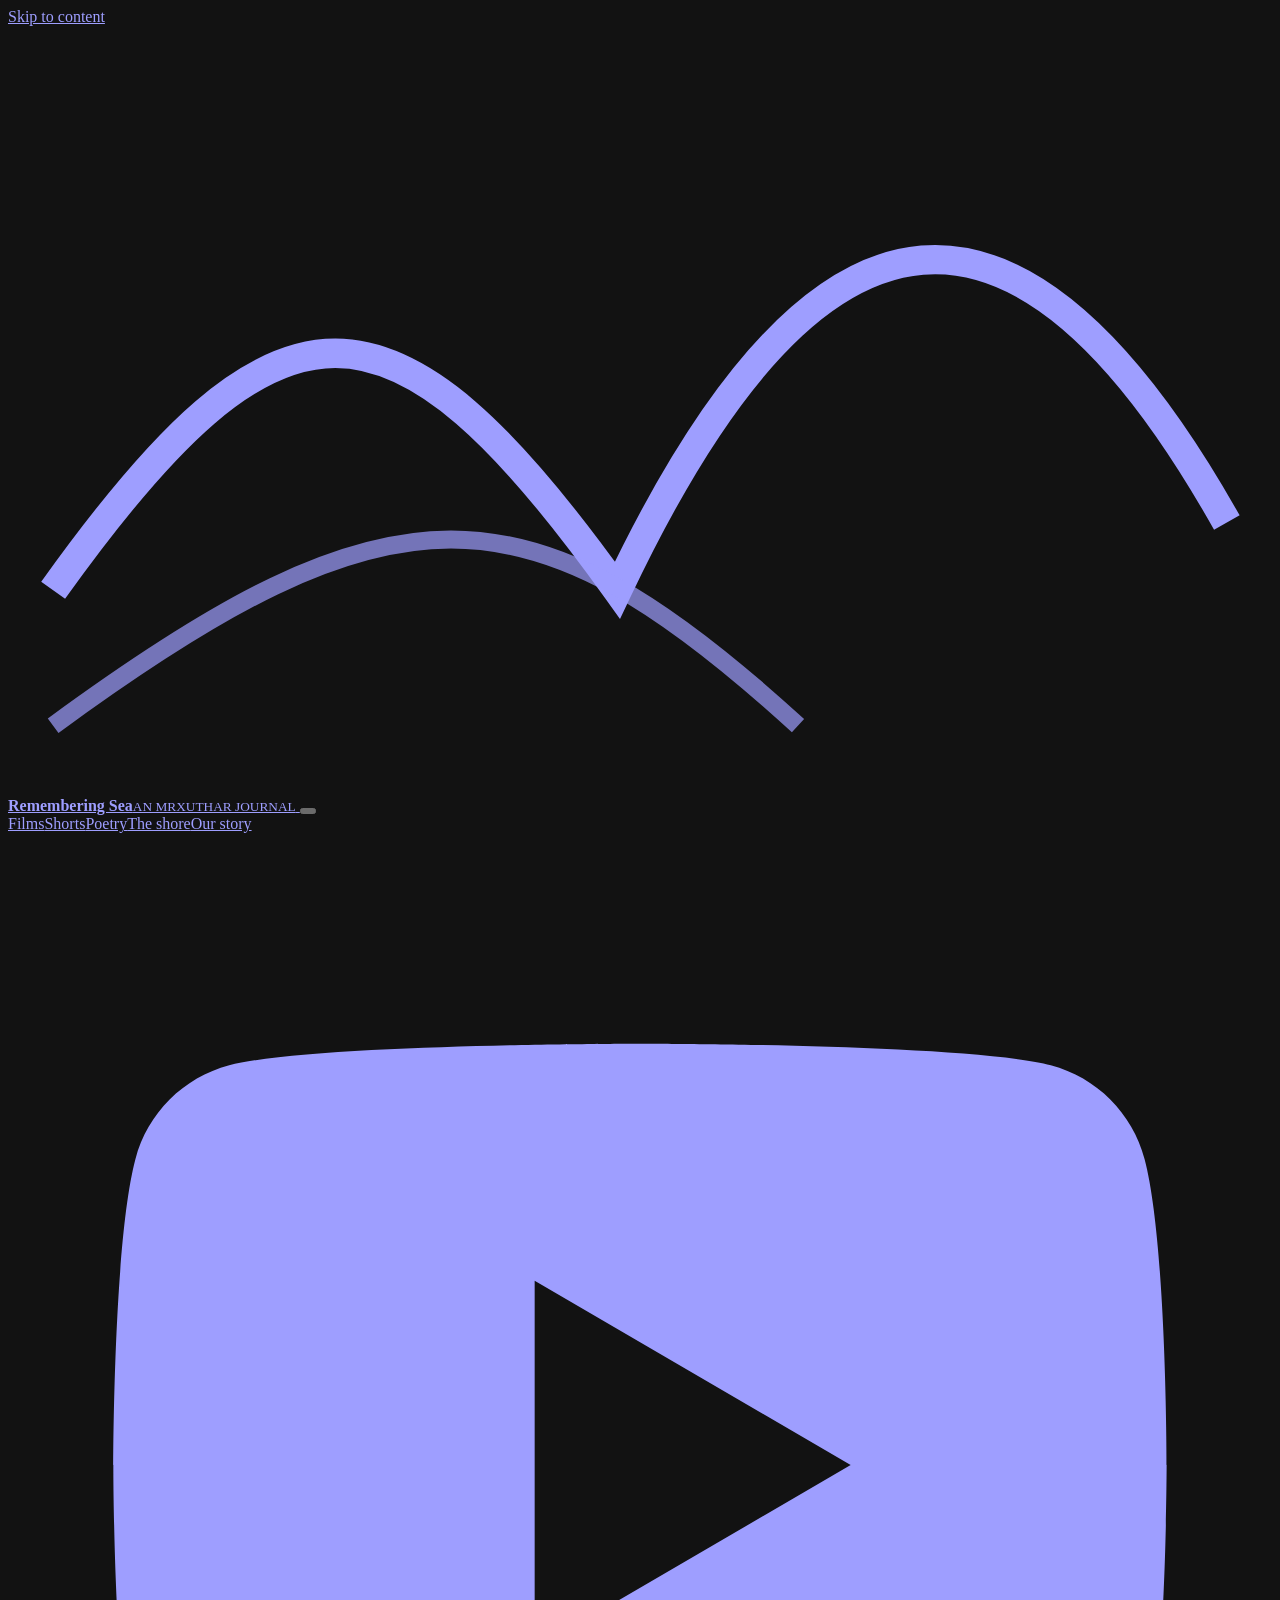
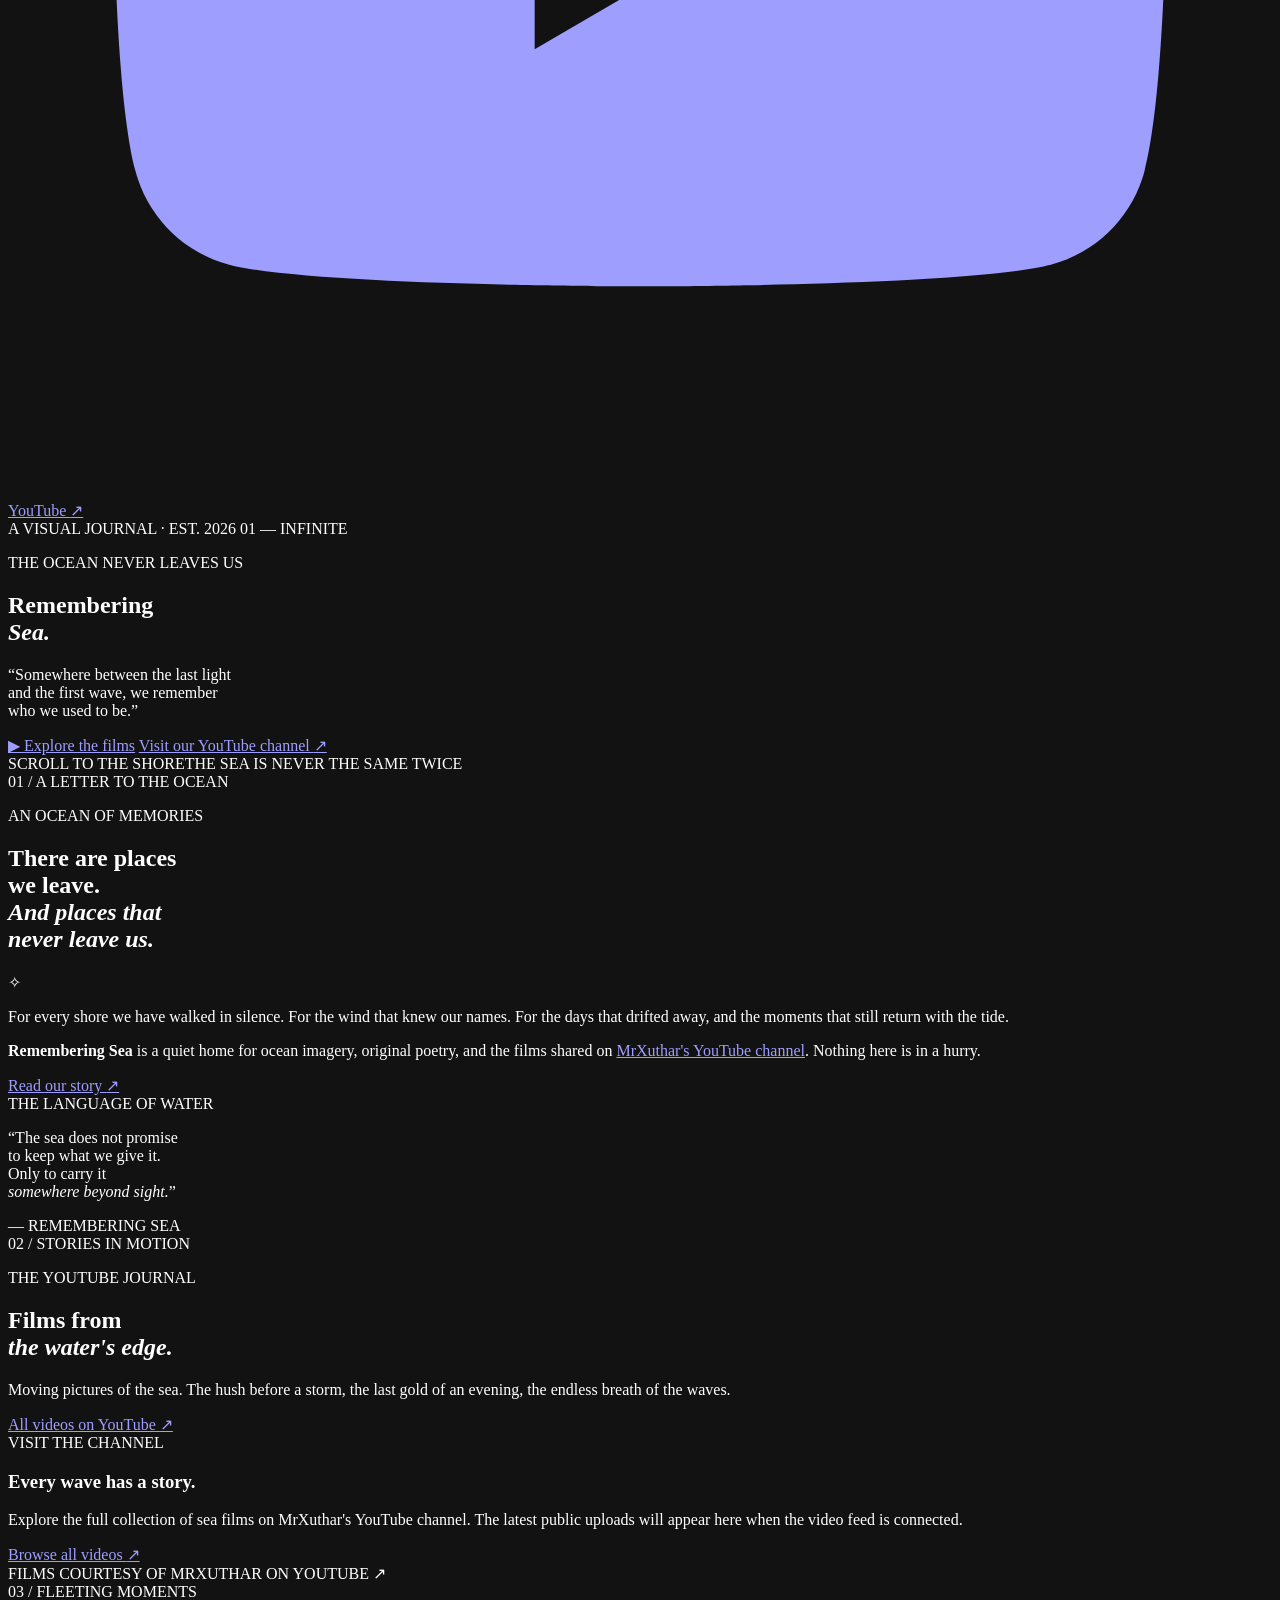
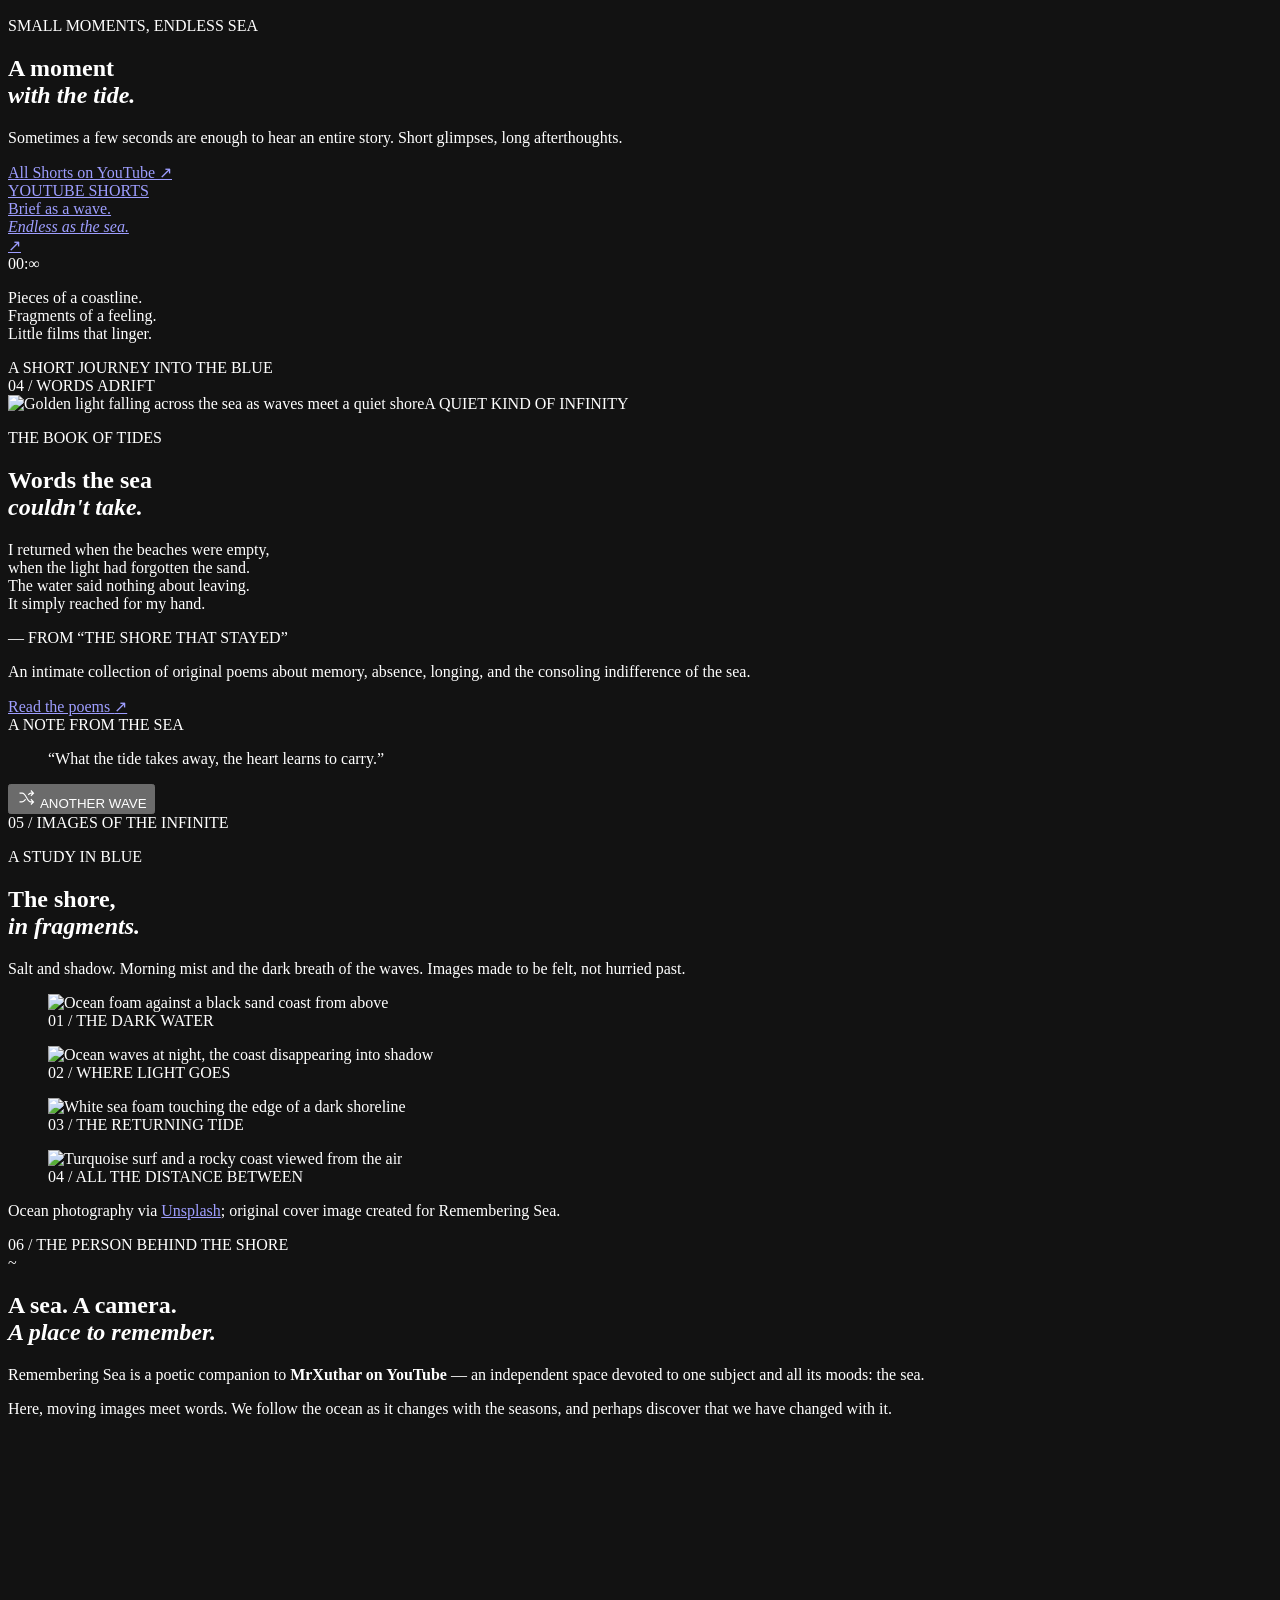
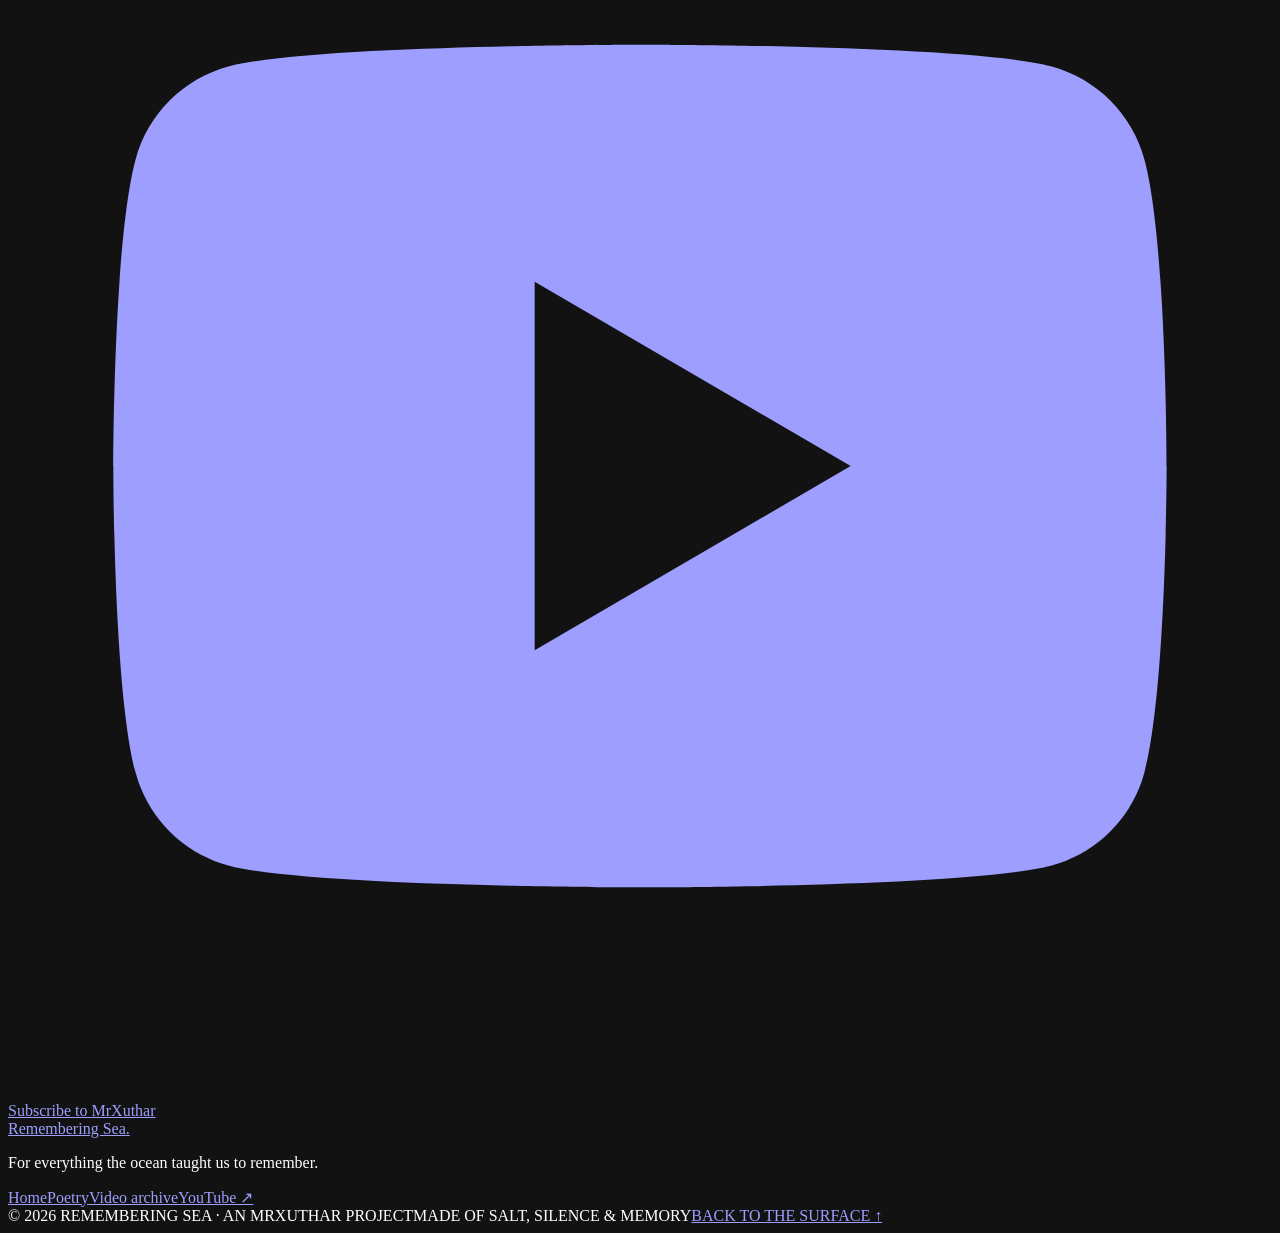
==== index.html @ 4efccc61 "Add Remembering Sea index.html" ====
<!DOCTYPE html>
<html lang="en">
<head>
  <meta charset="utf-8">
  <meta name="viewport" content="width=device-width, initial-scale=1">
  <meta name="theme-color" content="#091a24">
  <meta name="description" content="Remembering Sea is a visual journal of ocean films, quiet moments, and original poetry — a companion to MrXuthar on YouTube.">
  <meta property="og:title" content="Remembering Sea — A place for what the tide leaves behind">
  <meta property="og:description" content="Ocean films, passing tides and poetry for the things we cannot say aloud. An independent companion to MrXuthar on YouTube.">
  <meta property="og:type" content="website">
  <meta property="og:image" content="assets/sea-at-dusk.webp">
  <meta name="color-scheme" content="dark">
  <title>Remembering Sea · An ocean of memories</title>
  <link rel="icon" href="assets/favicon.svg" type="image/svg+xml">
  <link rel="preconnect" href="https://fonts.googleapis.com">
  <link rel="preconnect" href="https://fonts.gstatic.com" crossorigin>
  <link href="https://fonts.googleapis.com/css2?family=Cormorant+Garamond:ital,wght@0,400;0,500;0,600;1,400;1,500;1,600&family=DM+Sans:wght@400;500;600;700&display=swap" rel="stylesheet">
  <link rel="stylesheet" href="assets/style.css">
  <script src="assets/app.js" defer></script>
</head>
<body data-page="home">
  <a class="skip-link" href="#main">Skip to content</a>
  <div class="grain" aria-hidden="true"></div>
  <header class="site-header" id="top">
    <a class="wordmark" href="index.html" aria-label="Remembering Sea — home">
      <svg class="mark" viewBox="0 0 56 34" fill="none" aria-hidden="true"><path d="M2 25C12 11 17 11 27 25C36 6 45 6 54 22" stroke="currentColor" stroke-width="1.3"/><path d="M2 31C17 20 23 20 35 31" stroke="currentColor" stroke-width=".8" opacity=".7"/></svg>
      <span><strong>Remembering Sea</strong><small>AN MRXUTHAR JOURNAL</small></span>
    </a>
    <button class="menu-toggle" aria-controls="main-nav" aria-expanded="false" aria-label="Open navigation"><span></span><span></span></button>
    <nav class="main-nav" id="main-nav" aria-label="Primary navigation">
      <a href="#films">Films</a><a href="#shorts">Shorts</a><a href="poetry.html">Poetry</a><a href="#gallery">The shore</a><a href="#about">Our story</a>
      <a class="nav-youtube" href="https://www.youtube.com/@MrXuthar" target="_blank" rel="noopener noreferrer"><svg class="yt-icon" viewBox="0 0 24 24" aria-hidden="true"><path fill="currentColor" d="M21.58 6.19c-.23-.87-.91-1.55-1.78-1.78C18.23 4 12 4 12 4s-6.23 0-7.8.41c-.87.23-1.55.91-1.78 1.78C2 7.77 2 12 2 12s0 4.23.42 5.81c.23.87.91 1.55 1.78 1.78C5.77 20 12 20 12 20s6.23 0 7.8-.41c.87-.23 1.55-.91 1.78-1.78C22 16.23 22 12 22 12s0-4.23-.42-5.81ZM10 15.5v-7l6 3.5-6 3.5Z"/></svg> YouTube <span aria-hidden="true">↗</span></a>
    </nav>
  </header>
  <main id="main">
    <section class="hero" aria-labelledby="hero-title">
      <div class="hero-image" role="img" aria-label="Waves break on a dim shoreline beneath a cloud-filled sunset sky"></div>
      <div class="hero-overlay"></div>
      <div class="hero-left-rail" aria-hidden="true">A VISUAL JOURNAL · EST. 2026 <span>01 — INFINITE</span></div>
      <div class="hero-content page-shell">
        <p class="eyebrow animate-in">THE OCEAN NEVER LEAVES US</p>
        <h1 id="hero-title" class="animate-in">Remembering<br><em>Sea.</em></h1>
        <div class="hero-rule animate-in"></div>
        <p class="hero-verse animate-in">“Somewhere between the last light<br>and the first wave, we remember<br>who we used to be.”</p>
        <div class="hero-actions animate-in">
          <a class="btn btn-sand" href="#films"><span class="play-triangle" aria-hidden="true">▶</span> Explore the films</a>
          <a class="text-link hero-link" href="https://www.youtube.com/@MrXuthar" target="_blank" rel="noopener noreferrer">Visit our YouTube channel <span aria-hidden="true">↗</span></a>
        </div>
      </div>
      <div class="hero-bottom page-shell"><span>SCROLL TO THE SHORE</span><span class="scroll-indicator" aria-hidden="true"></span><span>THE SEA IS NEVER THE SAME TWICE</span></div>
    </section>

    <section class="intro section-space page-shell reveal" aria-labelledby="intro-title">
      <div class="section-index"><span>01 / A LETTER TO THE OCEAN</span><span class="fine-line"></span></div>
      <div class="intro-grid"><div class="intro-heading"><p class="eyebrow">AN OCEAN OF MEMORIES</p><h2 id="intro-title" class="display-title">There are places<br>we leave.<br><em>And places that<br>never leave us.</em></h2></div>
        <div class="intro-copy"><span class="star-glyph" aria-hidden="true">✧</span><p>For every shore we have walked in silence. For the wind that knew our names. For the days that drifted away, and the moments that still return with the tide.</p><p><strong>Remembering Sea</strong> is a quiet home for ocean imagery, original poetry, and the films shared on <a href="https://www.youtube.com/@MrXuthar" target="_blank" rel="noopener noreferrer">MrXuthar's YouTube channel</a>. Nothing here is in a hurry.</p><a class="underlined-link" href="#about">Read our story <span aria-hidden="true">↗</span></a></div></div>
    </section>

    <section class="interlude" aria-label="Ocean reflection"><div class="interlude-photo"></div><div class="interlude-content"><span class="eyebrow">THE LANGUAGE OF WATER</span><p>“The sea does not promise<br>to keep what we give it.<br>Only to carry it<br><em>somewhere beyond sight.</em>”</p><span class="interlude-credit">— REMEMBERING SEA</span></div></section>

    <section class="films-section section-space page-shell" id="films" aria-labelledby="films-title">
      <div class="section-index reveal"><span>02 / STORIES IN MOTION</span><span class="fine-line"></span></div>
      <div class="section-top reveal"><div><p class="eyebrow">THE YOUTUBE JOURNAL</p><h2 id="films-title" class="display-title">Films from<br><em>the water's edge.</em></h2></div><div class="section-aside"><p>Moving pictures of the sea. The hush before a storm, the last gold of an evening, the endless breath of the waves.</p><a class="underlined-link" href="https://www.youtube.com/@MrXuthar/videos" target="_blank" rel="noopener noreferrer">All videos on YouTube <span aria-hidden="true">↗</span></a></div></div>
      <div class="video-grid" id="video-grid" aria-live="polite"><div class="channel-empty"><div class="channel-empty-picture"></div><div class="channel-empty-content"><span class="eyebrow">VISIT THE CHANNEL</span><h3>Every wave has a story.</h3><p>Explore the full collection of sea films on MrXuthar's YouTube channel. The latest public uploads will appear here when the video feed is connected.</p><a class="btn btn-outline" href="https://www.youtube.com/@MrXuthar/videos" target="_blank" rel="noopener noreferrer">Browse all videos <span aria-hidden="true">↗</span></a></div></div></div>
      <div class="section-footnote" id="film-status">FILMS COURTESY OF MRXUTHAR ON YOUTUBE <span>↗</span></div>
    </section>

    <section class="shorts-section section-space" id="shorts" aria-labelledby="shorts-title"><div class="page-shell"><div class="section-index reveal"><span>03 / FLEETING MOMENTS</span><span class="fine-line"></span></div><div class="section-top reveal"><div><p class="eyebrow">SMALL MOMENTS, ENDLESS SEA</p><h2 id="shorts-title" class="display-title">A moment<br><em>with the tide.</em></h2></div><div class="section-aside"><p>Sometimes a few seconds are enough to hear an entire story. Short glimpses, long afterthoughts.</p><a class="underlined-link" href="https://www.youtube.com/@MrXuthar/shorts" target="_blank" rel="noopener noreferrer">All Shorts on YouTube <span aria-hidden="true">↗</span></a></div></div>
      <div class="shorts-grid" id="shorts-grid" aria-live="polite"><a class="shorts-placeholder" href="https://www.youtube.com/@MrXuthar/shorts" target="_blank" rel="noopener noreferrer"><span class="shorts-pill">YOUTUBE SHORTS</span><div class="shorts-placeholder-text">Brief as a wave.<br><em>Endless as the sea.</em></div><span class="circle-arrow" aria-label="Browse YouTube Shorts">↗</span></a><div class="shorts-note"><span class="shorts-number">00:∞</span><p>Pieces of a coastline.<br>Fragments of a feeling.<br>Little films that linger.</p><span class="small-label">A SHORT JOURNEY INTO THE BLUE</span></div></div>
    </div></section>

    <section class="poetry-teaser section-space page-shell" id="poetry" aria-labelledby="poetry-title"><div class="section-index reveal"><span>04 / WORDS ADRIFT</span><span class="fine-line"></span></div><div class="poetry-layout"><div class="poetry-image reveal"><img src="assets/shoreline.webp" alt="Golden light falling across the sea as waves meet a quiet shore" loading="lazy"><span class="image-caption">A QUIET KIND OF INFINITY</span></div><div class="poetry-content reveal"><p class="eyebrow">THE BOOK OF TIDES</p><h2 id="poetry-title" class="display-title">Words the sea<br><em>couldn't take.</em></h2><p class="poetry-fragment">I returned when the beaches were empty,<br>when the light had forgotten the sand.<br>The water said nothing about leaving.<br>It simply reached for my hand.</p><span class="poem-byline">— FROM “THE SHORE THAT STAYED”</span><p class="poetry-subtext">An intimate collection of original poems about memory, absence, longing, and the consoling indifference of the sea.</p><a class="btn btn-sand" href="poetry.html">Read the poems <span aria-hidden="true">↗</span></a></div></div></section>

    <section class="quote-band" aria-label="A changing note from the sea"><div class="page-shell quote-band-inner"><span class="eyebrow">A NOTE FROM THE SEA</span><blockquote id="tide-quote">“What the tide takes away, the heart learns to carry.”</blockquote><button class="shuffle-button" type="button" id="another-tide"><svg viewBox="0 0 24 24" fill="none" stroke="currentColor" stroke-width="1.3" width="21" height="21" aria-hidden="true"><path d="M4 7h3c5 0 5 10 10 10h3M17 14l3 3-3 3M4 17h3c2 0 3-1.7 4-3M14 9c1-1.3 2-2 3-2h3M17 4l3 3-3 3"/></svg> ANOTHER WAVE</button></div></section>

    <section class="gallery-section section-space page-shell" id="gallery" aria-labelledby="gallery-title"><div class="section-index reveal"><span>05 / IMAGES OF THE INFINITE</span><span class="fine-line"></span></div><div class="section-top reveal"><div><p class="eyebrow">A STUDY IN BLUE</p><h2 id="gallery-title" class="display-title">The shore,<br><em>in fragments.</em></h2></div><div class="section-aside"><p>Salt and shadow. Morning mist and the dark breath of the waves. Images made to be felt, not hurried past.</p></div></div>
      <div class="gallery-grid reveal"><figure class="gallery-image g-one"><img src="https://images.unsplash.com/photo-1638158466319-198a5db80d71?auto=format&fit=crop&w=1100&q=80" data-fallback="assets/the-deep.webp" alt="Ocean foam against a black sand coast from above" loading="lazy"><figcaption>01 / THE DARK WATER</figcaption></figure><figure class="gallery-image g-two"><img src="https://images.unsplash.com/photo-1556187502-1fd61ecfef3d?auto=format&fit=crop&w=760&q=80" data-fallback="assets/afterglow.webp" alt="Ocean waves at night, the coast disappearing into shadow" loading="lazy"><figcaption>02 / WHERE LIGHT GOES</figcaption></figure><figure class="gallery-image g-three"><img src="https://images.unsplash.com/photo-1615390265246-72d3198a48b7?auto=format&fit=crop&w=1000&q=80" data-fallback="assets/shoreline.webp" alt="White sea foam touching the edge of a dark shoreline" loading="lazy"><figcaption>03 / THE RETURNING TIDE</figcaption></figure><figure class="gallery-image g-four"><img src="https://images.unsplash.com/photo-1689587173959-c7ca265f4c2f?auto=format&fit=crop&w=1000&q=80" data-fallback="assets/the-deep.webp" alt="Turquoise surf and a rocky coast viewed from the air" loading="lazy"><figcaption>04 / ALL THE DISTANCE BETWEEN</figcaption></figure></div>
      <p class="photo-credit">Ocean photography via <a href="https://unsplash.com" target="_blank" rel="noopener noreferrer">Unsplash</a>; original cover image created for Remembering Sea.</p>
    </section>

    <section class="about-section" id="about" aria-labelledby="about-title"><div class="about-backdrop"></div><div class="page-shell about-layout"><div class="about-label reveal"><span class="eyebrow">06 / THE PERSON BEHIND THE SHORE</span><div class="about-emblem" aria-hidden="true">~</div></div><div class="about-copy reveal"><h2 id="about-title" class="display-title">A sea. A camera.<br><em>A place to remember.</em></h2><p>Remembering Sea is a poetic companion to <strong>MrXuthar on YouTube</strong> — an independent space devoted to one subject and all its moods: the sea.</p><p>Here, moving images meet words. We follow the ocean as it changes with the seasons, and perhaps discover that we have changed with it.</p><a class="btn btn-sand" href="https://www.youtube.com/@MrXuthar?sub_confirmation=1" target="_blank" rel="noopener noreferrer"><svg class="yt-icon" viewBox="0 0 24 24" aria-hidden="true"><path fill="currentColor" d="M21.58 6.19c-.23-.87-.91-1.55-1.78-1.78C18.23 4 12 4 12 4s-6.23 0-7.8.41c-.87.23-1.55.91-1.78 1.78C2 7.77 2 12 2 12s0 4.23.42 5.81c.23.87.91 1.55 1.78 1.78C5.77 20 12 20 12 20s6.23 0 7.8-.41c.87-.23 1.55-.91 1.78-1.78C22 16.23 22 12 22 12s0-4.23-.42-5.81ZM10 15.5v-7l6 3.5-6 3.5Z"/></svg> Subscribe to MrXuthar</a></div></div></section>
  </main>
  <footer class="site-footer"><div class="page-shell footer-top"><div><a class="footer-brand" href="#top">Remembering Sea<span>.</span></a><p>For everything the ocean taught us to remember.</p></div><div class="footer-links"><a href="index.html">Home</a><a href="poetry.html">Poetry</a><a href="archive.html">Video archive</a><a href="https://www.youtube.com/@MrXuthar" target="_blank" rel="noopener noreferrer">YouTube ↗</a></div></div><div class="page-shell footer-bottom"><span>© <span id="year">2026</span> REMEMBERING SEA · AN MRXUTHAR PROJECT</span><span>MADE OF SALT, SILENCE & MEMORY</span><a href="#top">BACK TO THE SURFACE ↑</a></div></footer>
  <dialog class="video-dialog" id="video-dialog" aria-label="Play YouTube video"><button type="button" class="dialog-close" aria-label="Close video">×</button><div class="video-dialog-frame" id="video-dialog-frame"></div><a id="video-dialog-link" href="https://www.youtube.com/@MrXuthar" target="_blank" rel="noopener noreferrer">Watch on YouTube ↗</a></dialog>
</body>
</html>
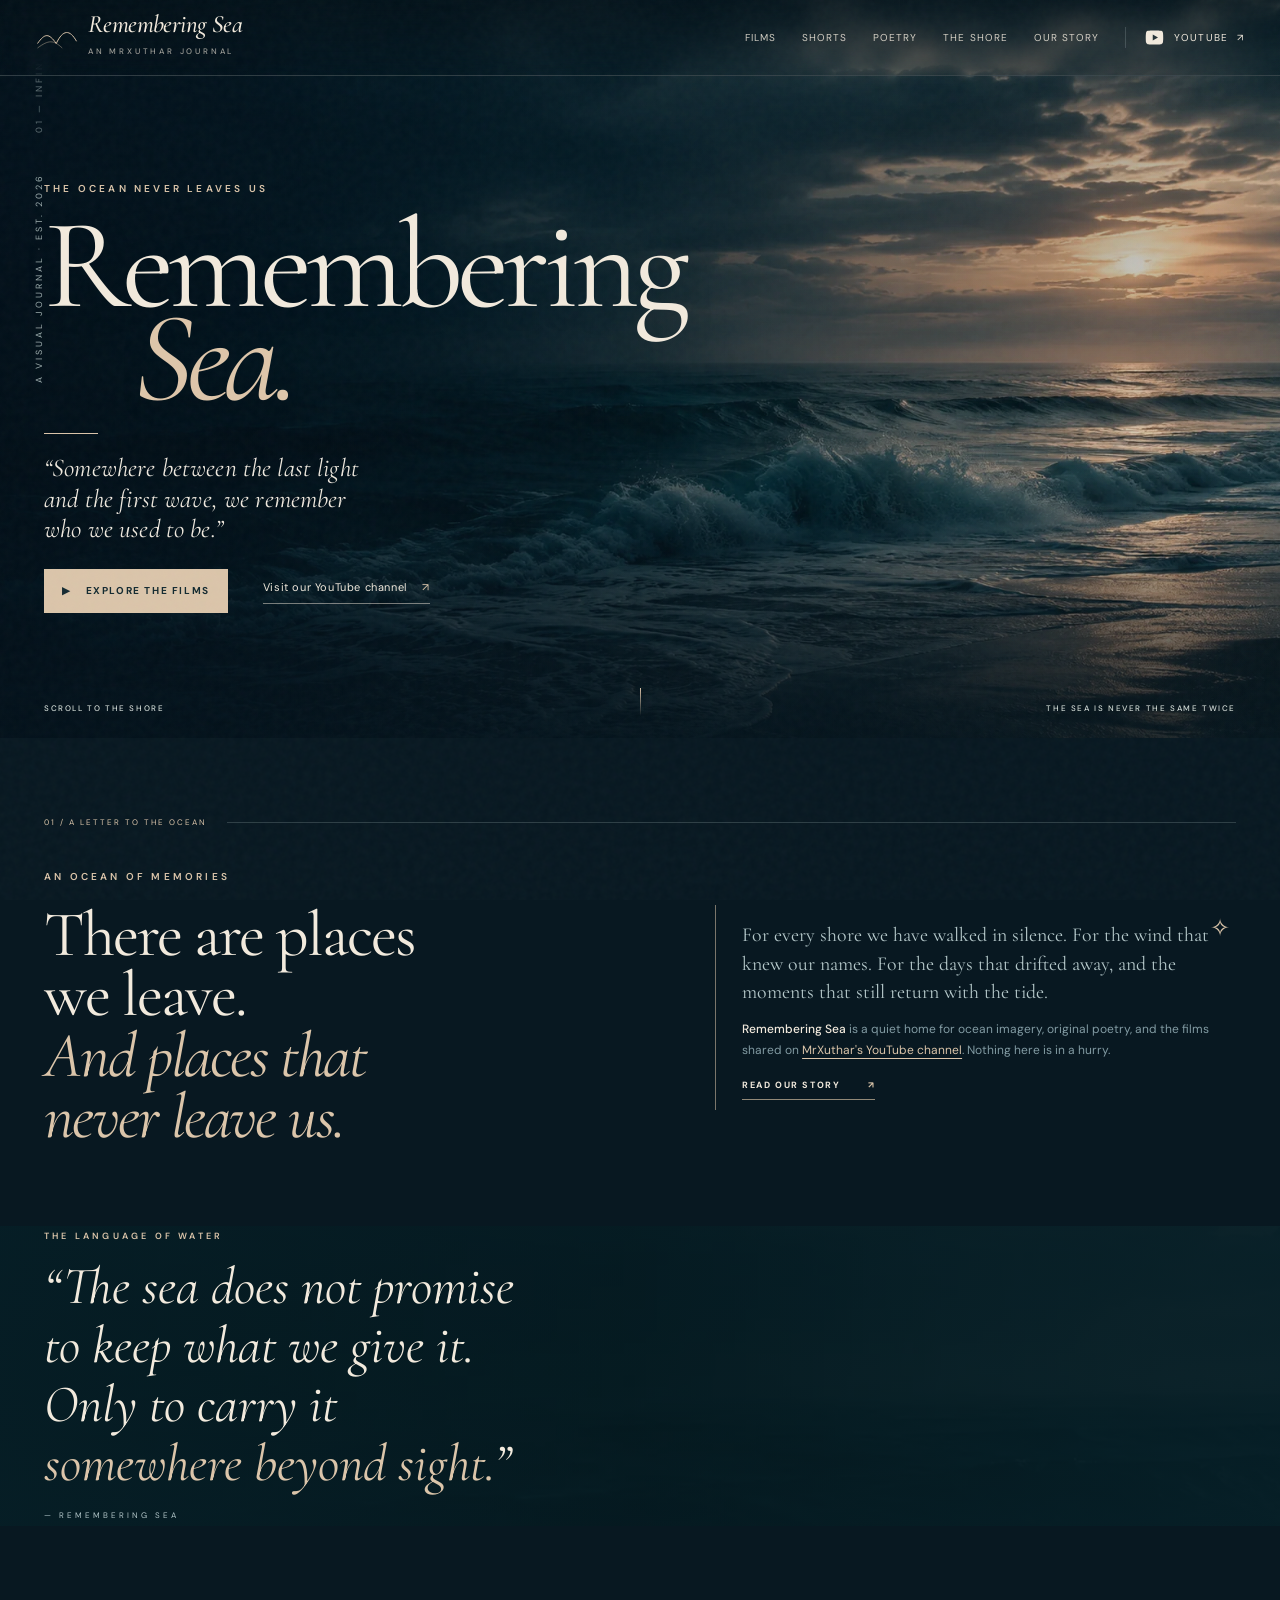
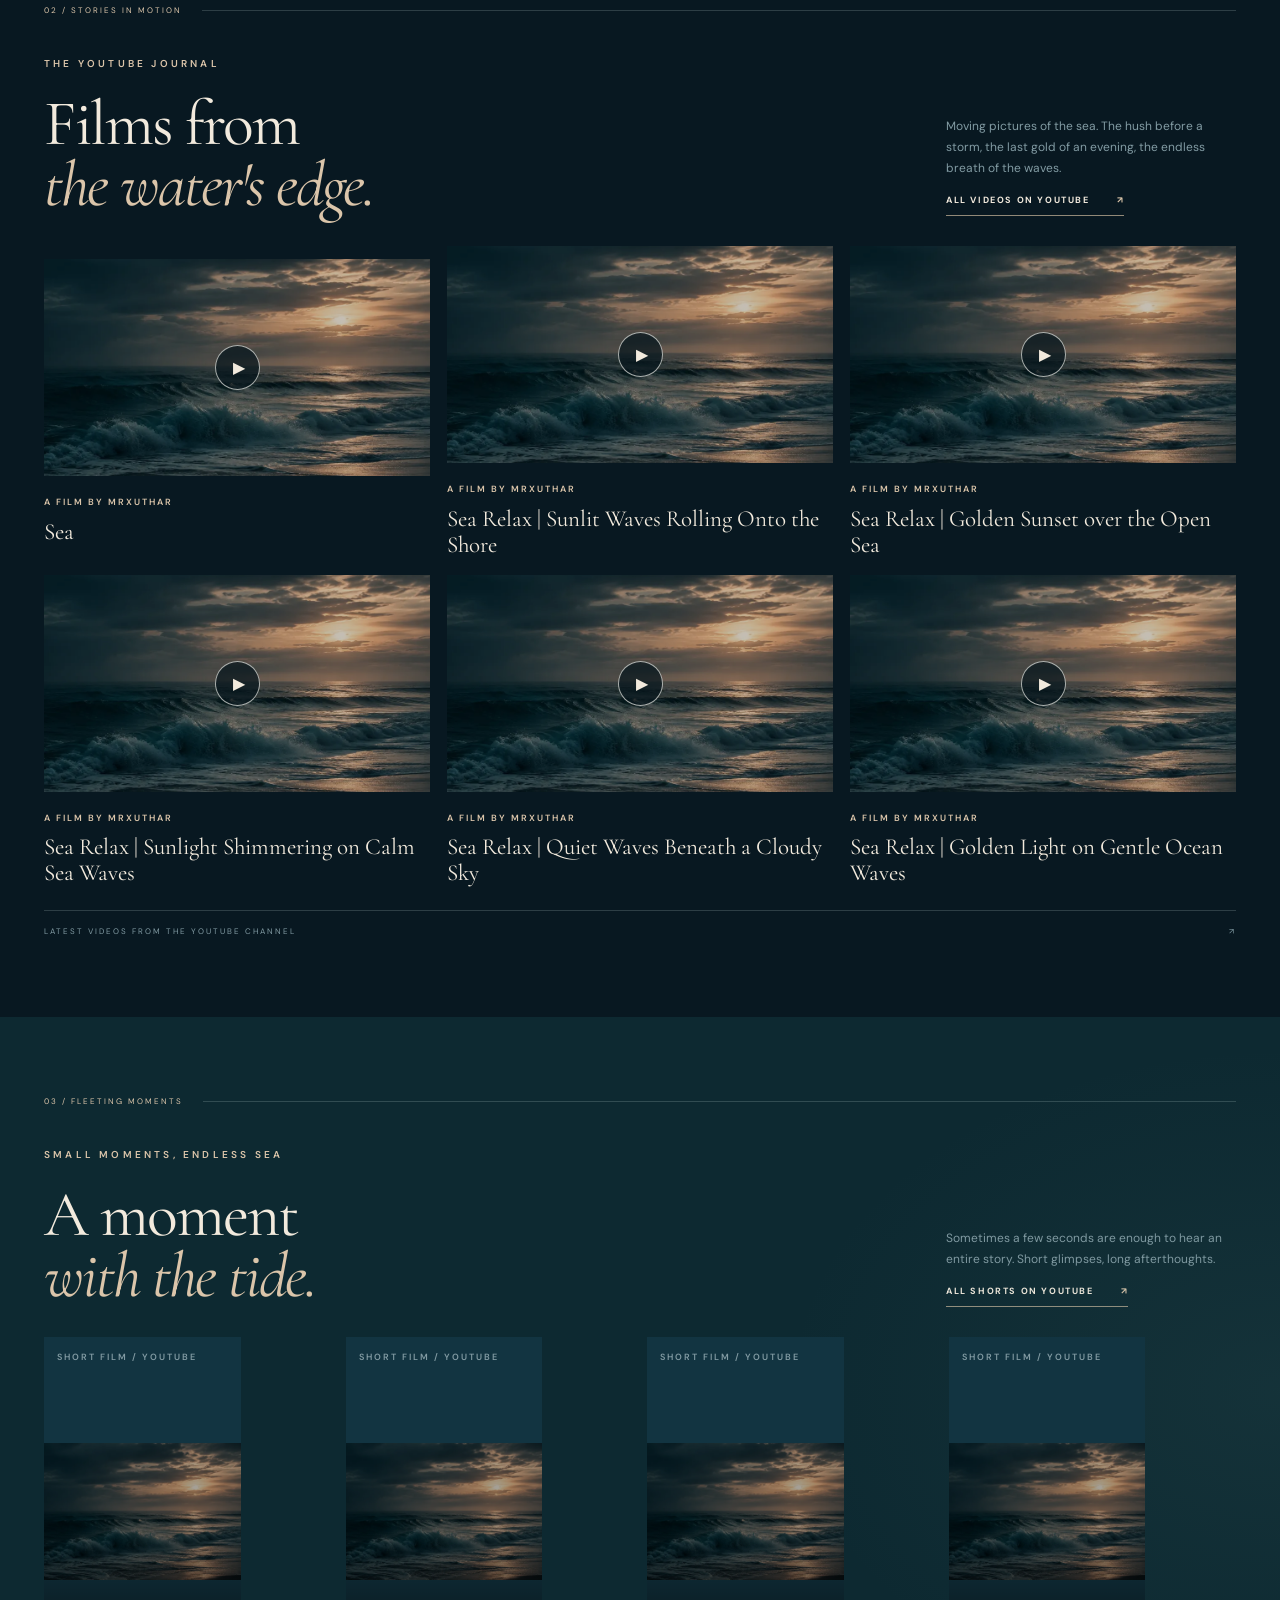
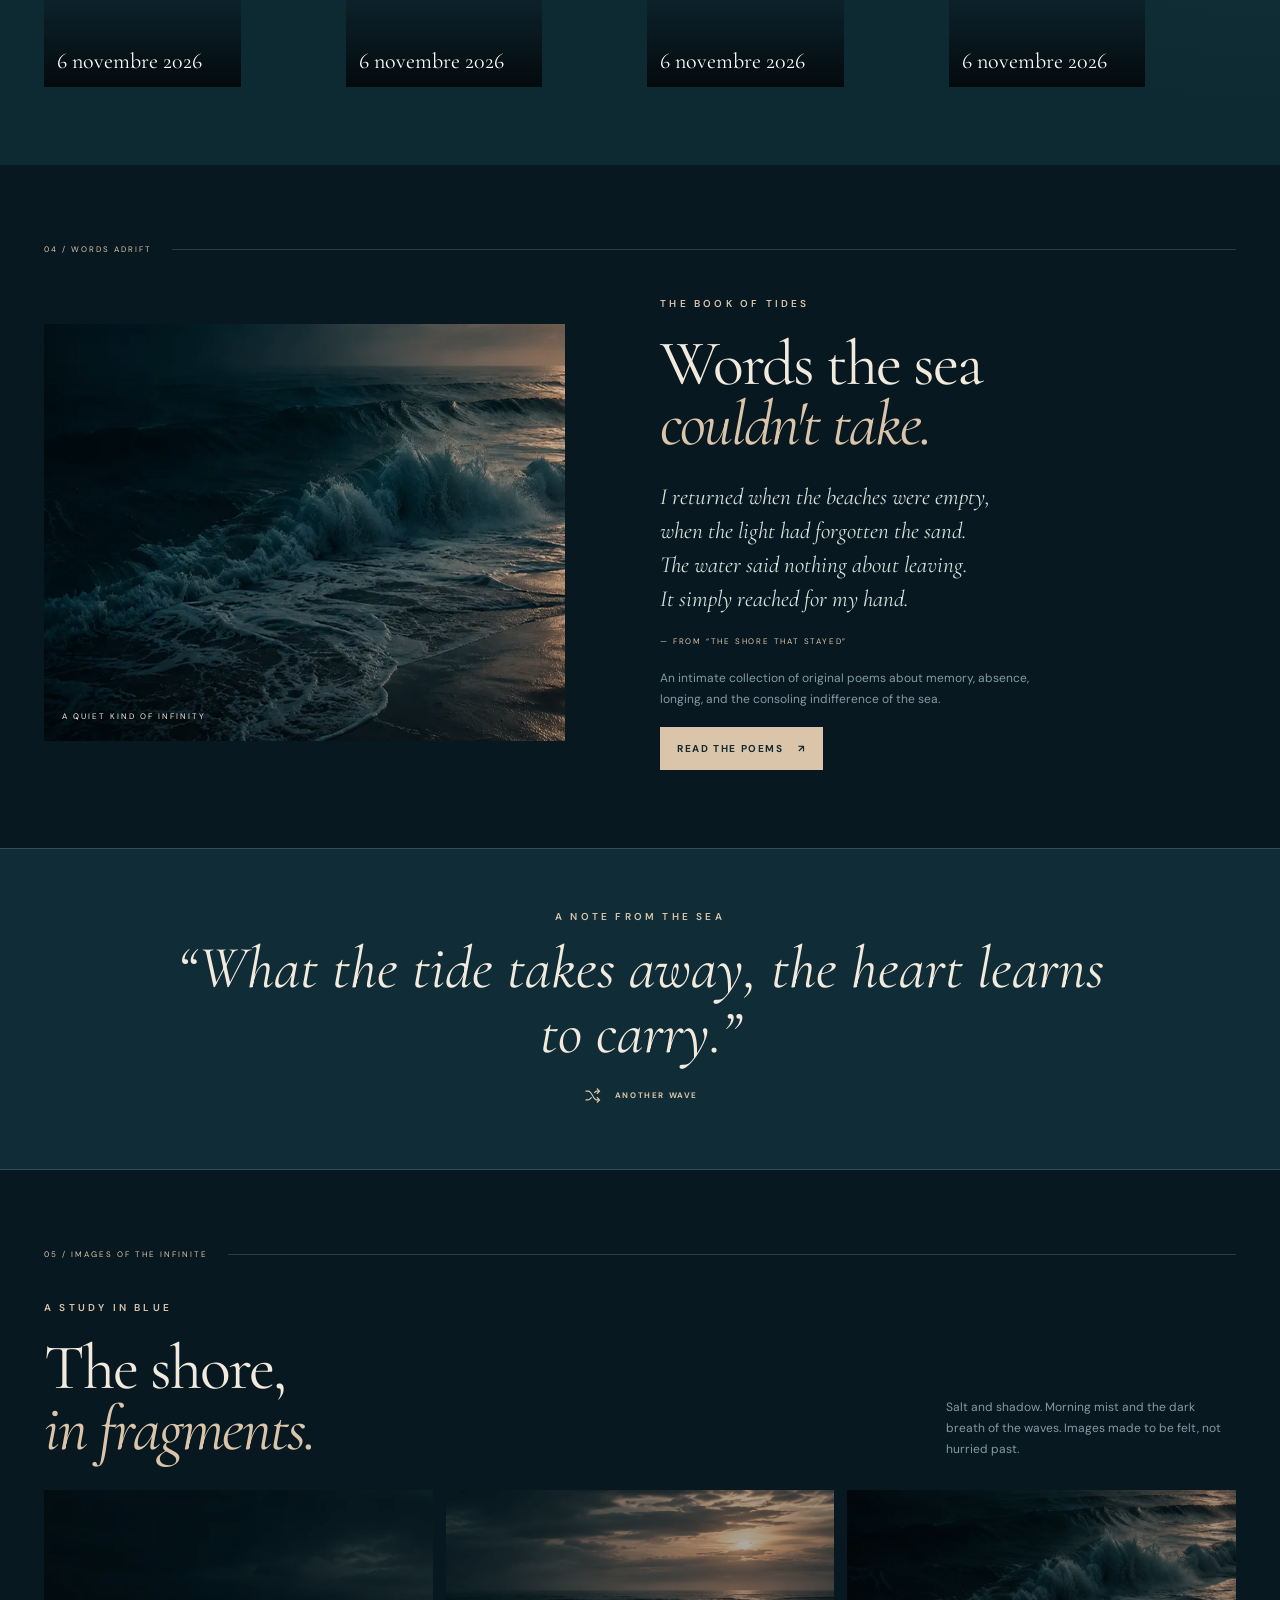
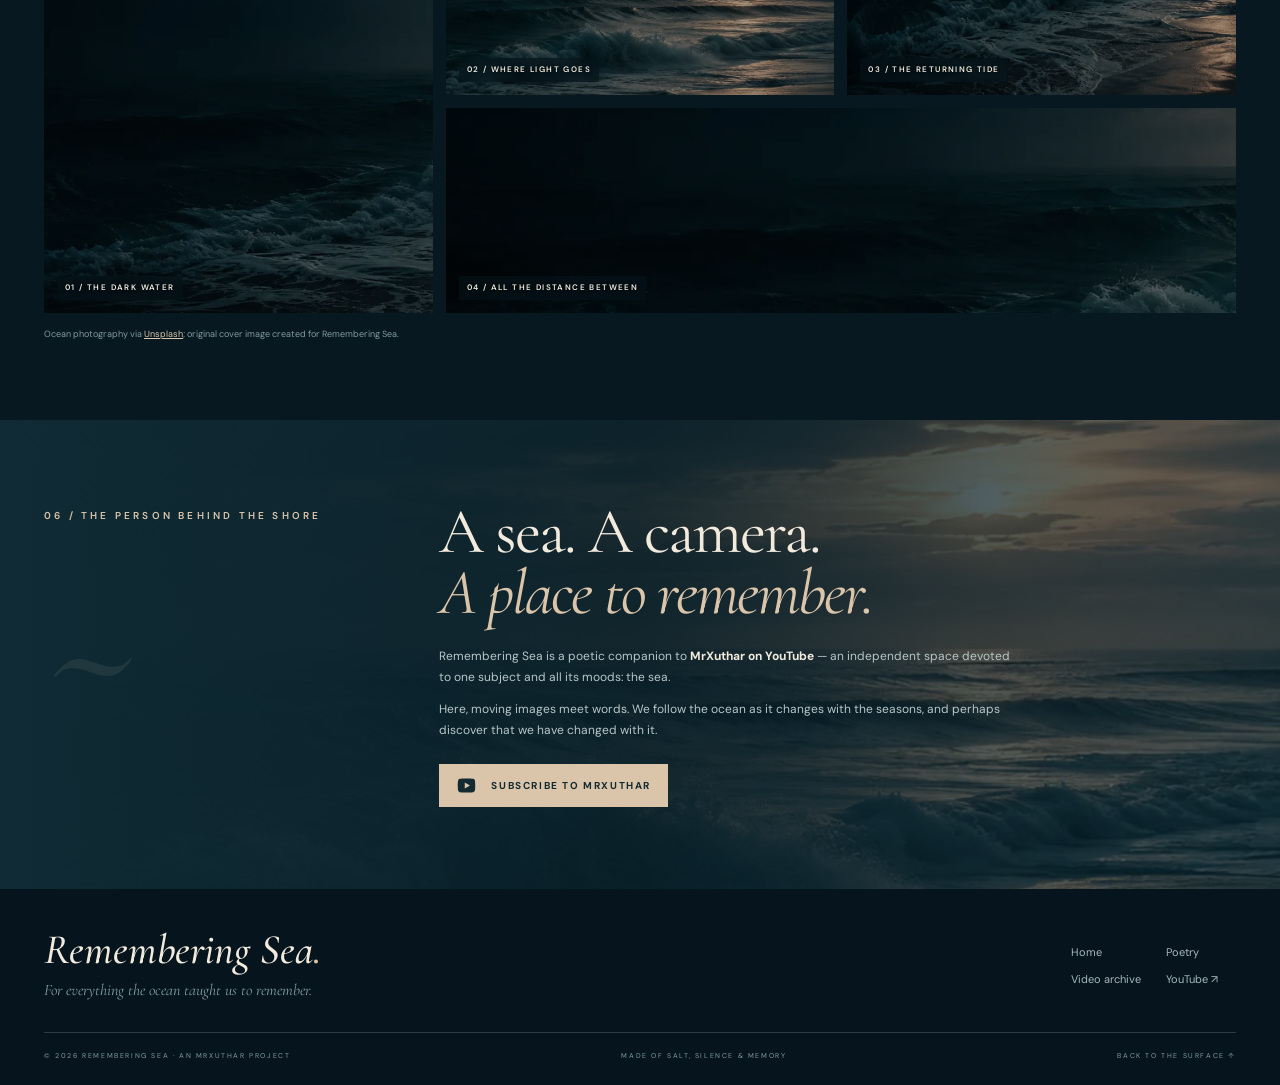
==== commit 0acb7781: "Restyle site with a more compact visual layout" ====
--- a/index.html
+++ b/index.html
@@ -16,6 +16,7 @@
   <link rel="preconnect" href="https://fonts.gstatic.com" crossorigin>
   <link href="https://fonts.googleapis.com/css2?family=Cormorant+Garamond:ital,wght@0,400;0,500;0,600;1,400;1,500;1,600&family=DM+Sans:wght@400;500;600;700&display=swap" rel="stylesheet">
   <link rel="stylesheet" href="assets/style.css">
+  <link rel="stylesheet" href="assets/restyle.css">
   <script src="assets/app.js" defer></script>
 </head>
 <body data-page="home">
@@ -83,4 +84,4 @@
   <footer class="site-footer"><div class="page-shell footer-top"><div><a class="footer-brand" href="#top">Remembering Sea<span>.</span></a><p>For everything the ocean taught us to remember.</p></div><div class="footer-links"><a href="index.html">Home</a><a href="poetry.html">Poetry</a><a href="archive.html">Video archive</a><a href="https://www.youtube.com/@MrXuthar" target="_blank" rel="noopener noreferrer">YouTube ↗</a></div></div><div class="page-shell footer-bottom"><span>© <span id="year">2026</span> REMEMBERING SEA · AN MRXUTHAR PROJECT</span><span>MADE OF SALT, SILENCE & MEMORY</span><a href="#top">BACK TO THE SURFACE ↑</a></div></footer>
   <dialog class="video-dialog" id="video-dialog" aria-label="Play YouTube video"><button type="button" class="dialog-close" aria-label="Close video">×</button><div class="video-dialog-frame" id="video-dialog-frame"></div><a id="video-dialog-link" href="https://www.youtube.com/@MrXuthar" target="_blank" rel="noopener noreferrer">Watch on YouTube ↗</a></dialog>
 </body>
-</html>+</html>
--- a/assets/style.css
+++ b/assets/style.css
@@ -0,0 +1,18 @@
+:root{--abyss:#081821;--deep:#0b2029;--navy:#102b36;--mid:#123943;--mist:#afc3c7;--muted:#829ba3;--ivory:#f2eadd;--sand:#dbc5aa;--line:rgba(195,215,216,.17);--page:min(1330px,calc(100% - 124px));--serif:'Cormorant Garamond',Georgia,serif;--sans:'DM Sans',Arial,sans-serif}
+*{box-sizing:border-box}html{scroll-behavior:smooth;scroll-padding-top:85px}body{margin:0;background:var(--abyss);color:var(--ivory);font-family:var(--sans);font-size:15px;line-height:1.7;overflow-x:hidden}a{color:inherit;text-decoration:none}a:hover{color:#fff}button{font:inherit}button,a{-webkit-tap-highlight-color:transparent}button:focus-visible,a:focus-visible{outline:2px solid var(--sand);outline-offset:5px}img{display:block;max-width:100%}::selection{background:#d0b99b;color:#081821}.page-shell{width:var(--page);margin-inline:auto}.skip-link{position:fixed;top:-100px;left:20px;background:var(--sand);color:#101e25;padding:10px 16px;z-index:1000}.skip-link:focus{top:16px}.grain{pointer-events:none;position:fixed;inset:0;z-index:50;opacity:.065;background-image:url("data:image/svg+xml,%3Csvg viewBox='0 0 180 180' xmlns='http://www.w3.org/2000/svg'%3E%3Cfilter id='n'%3E%3CfeTurbulence type='fractalNoise' baseFrequency='.67' numOctaves='3' stitchTiles='stitch'/%3E%3C/filter%3E%3Crect width='100%25' height='100%25' filter='url(%23n)' opacity='.5'/%3E%3C/svg%3E")}
+.site-header{position:absolute;z-index:20;top:0;left:0;width:100%;height:96px;display:flex;align-items:center;justify-content:space-between;padding:0 max(55px,calc((100vw - 1350px)/2));border-bottom:1px solid rgba(230,239,236,.19);background:linear-gradient(180deg,rgba(5,19,26,.35),transparent)}.wordmark{display:flex;gap:15px;align-items:center;white-space:nowrap}.mark{width:52px;height:38px;color:var(--sand)}.wordmark strong{display:block;font-family:var(--serif);font-size:30px;font-weight:500;font-style:italic;letter-spacing:-.6px;line-height:1}.wordmark small{font:500 9px var(--sans);letter-spacing:3.7px;opacity:.64}.main-nav{display:flex;align-items:center;gap:30px}.main-nav>a{font-size:11px;letter-spacing:1.45px;text-transform:uppercase;opacity:.86;transition:opacity .2s,color .2s}.main-nav>a:hover{color:var(--sand);opacity:1}.main-nav .nav-youtube{display:inline-flex;gap:9px;align-items:center;opacity:1;color:var(--ivory);border-left:1px solid var(--line);padding-left:25px}.yt-icon{width:21px;height:21px;vertical-align:middle}.menu-toggle{display:none}
+.hero{height:min(900px,100svh);min-height:740px;position:relative;isolation:isolate;background:#092632;overflow:hidden}.hero-image{position:absolute;inset:0;z-index:-3;background:url('sea-at-dusk.webp') center center/cover no-repeat;transform:scale(1.04);animation:slow-breath 23s ease-in-out alternate infinite}.hero-overlay{position:absolute;inset:0;z-index:-2;background:linear-gradient(90deg,rgba(3,17,27,.78) 0%,rgba(3,17,27,.52) 38%,rgba(3,17,27,.10) 88%),linear-gradient(0deg,rgba(5,21,29,.94) 0%,transparent 30%,rgba(5,21,29,.15) 74%,rgba(5,21,29,.35) 100%)}@keyframes slow-breath{to{transform:scale(1.115)}}.hero-left-rail{position:absolute;left:26px;top:50%;transform:translateY(-50%) rotate(-90deg);transform-origin:14px center;white-space:nowrap;letter-spacing:3px;font-size:9px;color:#d1e1df;opacity:.75;display:flex;align-items:center;gap:40px}.hero-left-rail span{opacity:.6}.hero-content{padding-top:190px;position:relative}.eyebrow{font-size:10px;font-weight:600;letter-spacing:3.2px;text-transform:uppercase;color:var(--sand);margin:0 0 22px}.hero h1{font-family:var(--serif);font-size:clamp(98px,11.8vw,192px);font-weight:400;line-height:.73;letter-spacing:-6px;margin:0 0 44px;text-shadow:0 6px 40px rgba(0,0,0,.1)}.hero h1 em{font-weight:400;color:#dec6aa;padding-left:clamp(25px,7vw,108px)}.hero-rule{height:1px;width:78px;background:var(--sand);margin:5px 0 28px}.hero-verse{font-family:var(--serif);font-size:clamp(24px,2.5vw,35px);font-style:italic;line-height:1.2;letter-spacing:.15px;margin:0 0 36px;color:#eee8de}.hero-actions{display:flex;align-items:center;gap:35px}.btn{display:inline-flex;align-items:center;justify-content:center;gap:14px;min-height:50px;padding:15px 23px;font-size:10px;text-transform:uppercase;letter-spacing:1.6px;font-weight:700;transition:background .25s,color .25s,transform .25s;cursor:pointer}.btn:hover{transform:translateY(-2px)}.btn-sand{background:var(--sand);color:#142a31}.btn-sand:hover{background:var(--ivory);color:#091f26}.btn-outline{border:1px solid rgba(234,229,219,.55);color:#eee}.btn-outline:hover{background:var(--ivory);color:#142a31}.play-triangle{font-size:10px}.text-link{font-size:11px;letter-spacing:.6px}.text-link span,.underlined-link span{margin-left:12px;color:var(--sand)}.hero-link{border-bottom:1px solid rgba(235,226,211,.5);padding-bottom:7px}.hero-bottom{position:absolute;bottom:29px;left:50%;transform:translateX(-50%);display:flex;align-items:center;justify-content:space-between;font-size:9px;font-weight:500;letter-spacing:2px;color:#d3dcd7}.scroll-indicator{position:absolute;left:50%;bottom:0;width:1px;height:38px;background:linear-gradient(180deg,#dcc4a9,transparent);animation:scroll 2.5s ease-in-out infinite alternate}@keyframes scroll{to{opacity:.25;transform:translateY(8px)}}.animate-in{animation:appear-up 1.1s cubic-bezier(.2,.75,.3,1) both}.animate-in:nth-child(2){animation-delay:.1s}.animate-in:nth-child(3){animation-delay:.2s}.animate-in:nth-child(4){animation-delay:.3s}.animate-in:nth-child(5){animation-delay:.4s}@keyframes appear-up{from{opacity:0;transform:translateY(20px)}to{opacity:1;transform:translateY(0)}}
+.section-space{padding-top:140px;padding-bottom:140px}.section-index{display:flex;align-items:center;gap:32px;font-size:9px;letter-spacing:2.6px;color:var(--muted);white-space:nowrap;margin-bottom:95px}.fine-line{height:1px;background:var(--line);flex:1}.display-title{font-family:var(--serif);font-weight:400;font-size:clamp(55px,5.9vw,92px);line-height:.95;letter-spacing:-2px;margin:0;color:var(--ivory)}.display-title em{font-weight:400;color:var(--sand)}.intro-grid{display:grid;grid-template-columns:1.22fr .75fr;align-items:center;gap:11%}.intro-heading .eyebrow{margin-bottom:32px}.intro-copy{padding-top:50px}.star-glyph{font-family:var(--serif);font-size:37px;color:var(--sand)}.intro-copy p{font-family:var(--serif);font-size:clamp(21px,1.8vw,27px);line-height:1.45;color:#b3c6c8;font-weight:400}.intro-copy p+p{font-family:var(--sans);font-size:14px;line-height:1.9;color:var(--muted);margin-top:28px}.intro-copy strong{color:var(--ivory);font-weight:500}.intro-copy a:not(.underlined-link){color:var(--sand);text-decoration:underline;text-underline-offset:4px}.underlined-link{display:inline-flex;gap:15px;border-bottom:1px solid rgba(220,198,168,.65);padding-bottom:10px;font-size:10px;text-transform:uppercase;letter-spacing:1.6px;font-weight:700;color:var(--ivory);margin-top:26px}.underlined-link:hover{color:var(--sand)}
+.interlude{height:600px;position:relative;display:flex;justify-content:center;align-items:center;text-align:center;isolation:isolate;background:#163942;overflow:hidden}.interlude-photo{position:absolute;z-index:-2;inset:0;background:url('the-deep.webp') center 35%/cover no-repeat;filter:saturate(.75) brightness(.75)}.interlude::before{content:'';position:absolute;z-index:-1;inset:0;background:linear-gradient(90deg,rgba(6,31,39,.90),rgba(5,31,38,.59),rgba(6,31,39,.9)),linear-gradient(0deg,rgba(7,24,33,.58),transparent,rgba(7,24,33,.4))}.interlude .eyebrow{display:block;margin-bottom:36px}.interlude p{font:italic 400 clamp(37px,4.5vw,71px)/1.13 var(--serif);margin:0}.interlude p em{color:var(--sand)}.interlude-credit{display:block;margin-top:33px;font-size:9px;letter-spacing:3px;color:#b4c7ca}
+.section-top{display:flex;justify-content:space-between;align-items:flex-end;gap:60px;margin-bottom:65px}.section-aside{max-width:310px;color:var(--muted);font-size:13px;line-height:1.9}.section-aside p{margin:0}.section-aside .underlined-link{margin-top:24px}.video-grid{display:grid;grid-template-columns:repeat(3,minmax(0,1fr));gap:25px}.channel-empty{grid-column:1/-1;min-height:455px;display:grid;grid-template-columns:1.08fr 1fr;border:1px solid var(--line);background:#0f2a33;overflow:hidden}.channel-empty-picture{min-height:330px;background:linear-gradient(90deg,transparent,rgba(11,34,43,.05)),url('afterglow.webp') center center/cover no-repeat}.channel-empty-content{padding:60px 6vw;align-self:center}.channel-empty h3{font:400 58px/.95 var(--serif);letter-spacing:-1px;margin:0 0 25px}.channel-empty p{color:#a7b8b9;font-size:13px;max-width:345px;line-height:1.9}.channel-empty .btn{margin-top:16px}.video-card{min-width:0;cursor:pointer;text-align:left;border:0;color:var(--ivory);background:none;padding:0}.video-cover{position:relative;aspect-ratio:16/9;overflow:hidden;background:linear-gradient(135deg,#0e323a,#182f3d)}.video-cover img{width:100%;height:100%;object-fit:cover;filter:brightness(.77);transition:transform .5s,filter .4s}.video-card:hover .video-cover img{transform:scale(1.06);filter:brightness(.98)}.video-cover .video-play{position:absolute;inset:0;display:grid;place-items:center}.video-play span{display:grid;place-items:center;background:rgba(6,22,28,.72);width:55px;height:55px;border-radius:50%;border:1px solid rgba(250,250,244,.65);font-size:16px;padding-left:3px}.video-meta{padding:18px 0 0}.video-meta .small-label{color:var(--sand)}.video-meta h3{font:400 27px/1.13 var(--serif);margin:10px 0 0}.section-footnote{font-size:9px;color:var(--muted);letter-spacing:2px;margin-top:38px;display:flex;justify-content:space-between;border-top:1px solid var(--line);padding-top:22px}
+.shorts-section{background:#0d2931;position:relative}.shorts-section::before{content:'';position:absolute;top:0;right:0;width:42%;height:100%;background:radial-gradient(ellipse at right,rgba(75,117,116,.12),transparent 65%);pointer-events:none}.shorts-grid{display:grid;grid-template-columns:1.4fr .6fr;gap:25px;min-height:420px}.shorts-grid.populated{grid-template-columns:repeat(4,minmax(0,1fr))}.shorts-placeholder{min-height:430px;position:relative;background:linear-gradient(180deg,rgba(4,29,39,.22),rgba(4,25,31,.86)),url('shoreline.webp') 50% 50%/cover no-repeat;display:flex;align-items:center;justify-content:center;text-align:center;overflow:hidden}.shorts-pill{position:absolute;top:27px;left:30px;font-size:9px;letter-spacing:2px;background:rgba(8,30,38,.72);padding:7px 13px}.shorts-placeholder-text{font:400 clamp(36px,4.2vw,64px)/.95 var(--serif)}.shorts-placeholder-text em{color:var(--sand)}.circle-arrow{position:absolute;bottom:30px;right:30px;width:56px;height:56px;display:grid;place-items:center;border:1px solid rgba(233,236,230,.6);border-radius:50%;font-size:25px;transition:background .2s}.shorts-placeholder:hover .circle-arrow{background:rgba(255,255,255,.19)}.shorts-note{padding:30px 30px 30px 45px;display:flex;flex-direction:column;justify-content:space-between;border:1px solid var(--line)}.shorts-number{font:italic 100px/1 var(--serif);color:rgba(215,201,182,.4)}.shorts-note p{font:italic 34px/1.2 var(--serif);color:var(--ivory);margin:24px 0}.small-label{font-size:9px;letter-spacing:2px;color:var(--muted);font-weight:600}.short-card{aspect-ratio:9/16;max-height:490px;position:relative;background:#123441;border:0;padding:0;text-align:left;overflow:hidden;cursor:pointer;min-width:0;color:#fff}.short-card img{width:100%;height:100%;object-fit:cover;filter:brightness(.65);transition:transform .45s}.short-card:hover img{transform:scale(1.045)}.short-card-overlay{position:absolute;inset:0;display:flex;flex-direction:column;align-items:flex-start;justify-content:space-between;padding:18px;background:linear-gradient(0deg,rgba(0,0,0,.8),transparent 45%)}.short-card h3{font:400 26px/1.07 var(--serif);margin:0}.short-card .yt-icon{width:28px;height:28px}
+.poetry-layout{display:grid;grid-template-columns:1fr .93fr;gap:12%;align-items:center}.poetry-image{position:relative;margin-top:22px}.poetry-image img{width:100%;aspect-ratio:4/5;object-fit:cover;filter:brightness(.85)}.image-caption{position:absolute;bottom:30px;left:32px;letter-spacing:2px;font-size:9px}.poetry-content .display-title{margin-bottom:50px}.poetry-fragment{font:italic 400 clamp(22px,2.1vw,31px)/1.48 var(--serif);color:#d3e0dc;margin:0}.poem-byline{display:block;color:var(--sand);font-size:9px;letter-spacing:1.8px;margin:30px 0 34px}.poetry-subtext{font-size:13px;color:var(--muted);max-width:380px;line-height:1.9;margin-bottom:30px}.quote-band{padding:100px 0;background:#102c36;border-block:1px solid var(--line)}.quote-band-inner{text-align:center}.quote-band blockquote{font:italic 400 clamp(37px,5.3vw,76px)/1.08 var(--serif);max-width:950px;margin:12px auto 38px}.shuffle-button{border:0;background:transparent;color:var(--sand);display:inline-flex;gap:12px;align-items:center;font-size:10px;font-weight:700;letter-spacing:2px;cursor:pointer}.shuffle-button:hover{color:#fff}
+.gallery-grid{display:grid;grid-template-columns:1fr 1fr 1fr;grid-template-rows:250px 250px;gap:20px}.gallery-image{position:relative;overflow:hidden;margin:0;background:#1c3740}.gallery-image img{height:100%;width:100%;object-fit:cover;filter:brightness(.68) saturate(.85);transition:transform .8s,filter .7s}.gallery-image:hover img{transform:scale(1.065);filter:brightness(.9)}.gallery-image figcaption{position:absolute;bottom:22px;left:24px;font-size:9px;font-weight:600;letter-spacing:1.9px;z-index:2;text-shadow:0 1px 3px rgba(0,0,0,.6)}.g-one{grid-column:1;grid-row:1/3}.g-two{grid-column:2;grid-row:1}.g-three{grid-column:3;grid-row:1}.g-four{grid-column:2/4;grid-row:2}.photo-credit{color:var(--muted);font-size:10px;margin:22px 0 0}.photo-credit a{color:var(--sand);text-decoration:underline}
+.about-section{position:relative;isolation:isolate;background:#143039;overflow:hidden}.about-backdrop{position:absolute;inset:0;z-index:-1;background:linear-gradient(90deg,#102b35 0%,rgba(8,30,39,.90) 50%,rgba(8,30,39,.54) 100%),url('afterglow.webp') center/cover no-repeat}.about-layout{padding:155px 0;display:grid;grid-template-columns:.7fr 1.3fr;gap:100px}.about-emblem{font:italic 330px/1 var(--serif);color:rgba(213,201,178,.09);margin-top:30px}.about-copy .display-title{margin-bottom:42px}.about-copy p{font-size:14px;line-height:2;max-width:580px;color:#b7c7c8}.about-copy strong{color:var(--ivory)}.about-copy .btn{margin-top:22px}.site-footer{background:#06151d}.footer-top{display:flex;justify-content:space-between;padding:80px 0 65px;border-bottom:1px solid var(--line)}.footer-brand{font:italic 500 55px/.9 var(--serif)}.footer-brand span{color:var(--sand)}.footer-top p{font:italic 20px var(--serif);color:var(--muted)}.footer-links{display:grid;grid-template-columns:1fr 1fr;gap:12px 32px;align-content:center}.footer-links a{color:#a6b9bc;font-size:12px}.footer-links a:hover{color:var(--sand)}.footer-bottom{display:flex;justify-content:space-between;padding:25px 0 35px;font-size:8px;letter-spacing:1.6px;color:var(--muted)}.footer-bottom a:hover{color:var(--sand)}
+.video-dialog{width:min(980px,calc(100vw - 35px));max-width:none;max-height:90vh;background:#071820;color:var(--ivory);border:1px solid rgba(234,230,220,.35);padding:22px}.video-dialog::backdrop{background:rgba(1,8,12,.86);backdrop-filter:blur(8px)}.video-dialog-frame{aspect-ratio:16/9;background:#000}.video-dialog-frame.vertical{aspect-ratio:9/16;max-height:74vh;width:min(400px,100%);margin:0 auto}.video-dialog iframe{height:100%;width:100%;border:0}.dialog-close{position:absolute;top:-4px;right:2px;background:transparent;color:white;border:0;font-size:34px;cursor:pointer;z-index:3}.video-dialog>a{display:inline-block;font-size:11px;color:var(--sand);margin-top:15px}.reveal{transition:opacity .8s ease,transform .8s ease}.js-ready .reveal:not(.is-visible){opacity:0;transform:translateY(27px)}
+/* Inner pages */
+.inner-page .site-header{position:relative;background:#0a1c25}.inner-hero{position:relative;min-height:500px;display:flex;align-items:center;background:#0d2933;isolation:isolate}.inner-hero:before{content:'';position:absolute;inset:0;z-index:-1;background:linear-gradient(90deg,rgba(8,28,37,.94),rgba(8,28,37,.62),rgba(8,28,37,.34)),url('sea-at-dusk.webp') center/cover no-repeat}.inner-hero .page-shell{padding:85px 0}.inner-hero h1{font:400 clamp(75px,9.5vw,154px)/.82 var(--serif);letter-spacing:-4px;margin:0 0 32px}.inner-hero h1 em{color:var(--sand)}.inner-hero p:not(.eyebrow){max-width:500px;font:italic 28px/1.28 var(--serif);color:#d4e0dd}.poems-main{padding:110px 0 140px}.poems-intro{display:grid;grid-template-columns:1fr 1fr;gap:70px;margin-bottom:100px}.poems-intro h2{font:italic 53px/1.05 var(--serif);color:var(--sand);margin:0}.poems-intro p{max-width:490px;font:16px/1.9 var(--sans);color:var(--muted);margin:0}.poem-grid{display:grid;grid-template-columns:1fr 1fr;column-gap:10%;row-gap:110px}.poem-article{border-top:1px solid var(--line);padding-top:30px}.poem-article:nth-child(even){transform:translateY(90px)}.poem-count{font-size:10px;letter-spacing:2px;color:var(--sand)}.poem-article h2{font:400 clamp(39px,3.6vw,57px)/1 var(--serif);margin:25px 0 28px}.poem-article p{font:italic 400 clamp(22px,2vw,27px)/1.5 var(--serif);color:#c3d3d2;white-space:pre-line;margin:0}.poem-footnote{margin-top:40px;font-size:9px;letter-spacing:2px;color:var(--muted)}.poem-final{margin-top:210px;padding:85px 30px;text-align:center;border-top:1px solid var(--line)}.poem-final p{font:italic 50px/1.1 var(--serif);margin:15px 0 35px}.archive-controls{display:flex;align-items:center;gap:10px;margin-bottom:35px}.filter-button{background:transparent;color:var(--muted);border:1px solid var(--line);padding:10px 22px;cursor:pointer;font-size:10px;letter-spacing:1.3px;text-transform:uppercase}.filter-button.active{color:#102630;background:var(--sand)}.archive-section{padding:105px 0 140px}.archive-section .video-grid{margin-top:30px}.archive-note{margin-bottom:34px;color:var(--muted);font-size:13px}.archive-section .shorts-grid{grid-template-columns:repeat(4,1fr);margin-top:30px}.archive-section .shorts-note{display:none}
+@media(max-width:1100px){:root{--page:min(100% - 70px,1200px)}.site-header{padding-inline:35px}.main-nav{gap:17px}.main-nav>a{font-size:10px}.main-nav .nav-youtube{padding-left:13px}.hero h1{font-size:clamp(96px,12.5vw,150px)}}
+@media(max-width:800px){:root{--page:calc(100% - 44px)}.site-header{height:76px;padding:0 22px}.wordmark strong{font-size:27px}.mark{width:39px}.wordmark small{letter-spacing:2px;font-size:8px}.menu-toggle{display:flex;width:42px;height:42px;background:transparent;border:1px solid rgba(232,232,224,.32);flex-direction:column;justify-content:center;align-items:center;gap:6px;cursor:pointer}.menu-toggle span{height:1px;width:19px;background:white;transition:transform .3s}.menu-toggle[aria-expanded=true] span:first-child{transform:translateY(3.5px) rotate(45deg)}.menu-toggle[aria-expanded=true] span:last-child{transform:translateY(-3.5px) rotate(-45deg)}.main-nav{position:absolute;top:75px;left:0;right:0;display:none;flex-direction:column;align-items:stretch;background:#091c25;padding:25px 25px 35px;gap:0;border-bottom:1px solid var(--line)}.main-nav.is-open{display:flex}.main-nav>a{padding:13px 0;font-size:12px;border-bottom:1px solid var(--line)}.main-nav .nav-youtube{padding:14px 0;border-left:0;border-bottom:0}.hero{min-height:690px;height:95svh}.hero-image{background-image:url('sea-at-dusk-mobile.webp');background-position:center}.hero-overlay{background:linear-gradient(90deg,rgba(3,18,25,.67),rgba(3,18,25,.26)),linear-gradient(0deg,rgba(3,18,25,.92),transparent 43%,rgba(3,18,25,.21))}.hero-left-rail{display:none}.hero-content{padding-top:190px}.hero h1{font-size:clamp(80px,15vw,125px);letter-spacing:-3px}.hero h1 em{padding-left:20px}.hero-verse{font-size:27px}.hero-actions{gap:22px;flex-wrap:wrap}.hero-bottom{font-size:8px}.hero-bottom span:last-child{display:none}.section-space{padding-block:90px}.section-index{margin-bottom:57px}.intro-grid,.poetry-layout,.about-layout{grid-template-columns:1fr;gap:45px}.intro-copy{padding-top:0}.interlude{height:470px}.section-top{align-items:flex-start;flex-direction:column;gap:8px}.section-aside{max-width:550px}.channel-empty{grid-template-columns:1fr}.channel-empty-picture{min-height:260px}.channel-empty-content{padding:35px}.shorts-grid{grid-template-columns:1fr}.shorts-note{min-height:240px}.poetry-image img{max-height:560px;aspect-ratio:4/3}.gallery-grid{grid-template-rows:220px 220px}.about-layout{padding-block:95px}.about-emblem{display:none}.footer-bottom{flex-wrap:wrap;gap:15px}.poem-grid{column-gap:7%}.archive-section .shorts-grid{grid-template-columns:repeat(2,1fr)}}
+@media(max-width:540px){.hero h1{font-size:clamp(54px,14.2vw,80px);letter-spacing:-2.6px;margin-bottom:40px}.hero-verse{font-size:23px}.hero-actions{align-items:flex-start;flex-direction:column}.hero-bottom{bottom:18px}.display-title{font-size:clamp(52px,12vw,70px)}.intro-copy p{font-size:24px}.intro-copy p+p{font-size:13px}.section-index{font-size:8px;letter-spacing:1.5px;gap:18px}.section-space{padding-block:77px}.interlude{height:460px;padding:22px}.interlude p{font-size:39px}.channel-empty h3{font-size:48px}.video-grid{grid-template-columns:1fr}.shorts-placeholder{min-height:410px}.shorts-number{font-size:70px}.poetry-content .display-title{margin-bottom:30px}.poetry-fragment{font-size:23px}.quote-band{padding:75px 0}.quote-band blockquote{font-size:42px}.gallery-grid{display:grid;grid-template-columns:1fr 1fr;grid-template-rows:220px 180px 220px;gap:12px}.g-one{grid-column:1/3;grid-row:1}.g-two{grid-column:1;grid-row:2}.g-three{grid-column:2;grid-row:2}.g-four{grid-column:1/3;grid-row:3}.gallery-image figcaption{font-size:7px;left:11px;bottom:11px}.footer-top{flex-direction:column;gap:28px}.footer-brand{font-size:48px}.footer-links{justify-content:start;grid-template-columns:130px 130px}.footer-bottom>span:nth-child(2){display:none}.inner-hero{min-height:420px}.inner-hero h1{font-size:clamp(72px,17vw,98px)}.inner-hero p:not(.eyebrow){font-size:24px}.poems-intro,.poem-grid{grid-template-columns:1fr}.poem-grid{row-gap:65px}.poem-article:nth-child(even){transform:none}.poems-main{padding-top:75px}.poems-intro{margin-bottom:70px;gap:25px}.poem-final{margin-top:95px}.archive-section .shorts-grid{gap:12px}.shorts-grid.populated{grid-template-columns:repeat(2,minmax(0,1fr))}}
+@media(prefers-reduced-motion:reduce){*,*::before,*::after{animation:none!important;transition:none!important;scroll-behavior:auto!important}.js-ready .reveal:not(.is-visible){opacity:1;transform:none}}
--- a/assets/restyle.css
+++ b/assets/restyle.css
@@ -0,0 +1,256 @@
+/* Compact editorial restyle — shared by the home, archive and poetry pages. */
+:root {
+  --page: min(1220px, calc(100% - 88px));
+  --line: rgba(195, 215, 216, .2);
+}
+html { scroll-padding-top: 76px; }
+.site-header {
+  height: 76px;
+  padding-inline: max(36px, calc((100vw - 1260px) / 2));
+  background: linear-gradient(180deg, rgba(4, 17, 24, .72), rgba(4, 17, 24, .12));
+  backdrop-filter: blur(9px);
+}
+.wordmark { gap: 10px; }
+.mark { width: 42px; height: 31px; }
+.wordmark strong { font-size: 25px; }
+.wordmark small { font-size: 8px; letter-spacing: 2.8px; }
+.main-nav { gap: clamp(14px, 2vw, 27px); }
+.main-nav > a { font-size: 10px; letter-spacing: 1.1px; }
+.main-nav .nav-youtube { padding-left: 18px; }
+.hero {
+  height: min(790px, 82svh);
+  min-height: 620px;
+}
+.hero-overlay {
+  background: linear-gradient(90deg, rgba(3,17,27,.78), rgba(3,17,27,.40) 48%, rgba(3,17,27,.06) 100%),
+              linear-gradient(0deg, rgba(5,21,29,.86), transparent 32%, rgba(5,21,29,.26));
+}
+.hero-content { padding-top: clamp(155px, 20vh, 205px); }
+.hero h1 { font-size: clamp(86px, 10vw, 154px); margin-bottom: 27px; }
+.hero-rule { margin: 0 0 19px; width: 54px; }
+.hero-verse { font-size: clamp(22px, 2vw, 30px); margin-bottom: 24px; }
+.hero .btn { min-height: 44px; padding: 12px 18px; }
+.hero-bottom { bottom: 22px; font-size: 8px; letter-spacing: 1.6px; }
+.scroll-indicator { height: 28px; }
+.section-space { padding-block: 78px; }
+.section-index {
+  gap: 20px;
+  margin-bottom: 38px;
+  font-size: 8px;
+  letter-spacing: 2px;
+}
+.section-index > span:first-child { color: var(--sand); }
+.display-title { font-size: clamp(48px, 5vw, 76px); }
+.intro-grid { grid-template-columns: 1.05fr .95fr; gap: 8%; }
+.intro-heading .eyebrow { margin-bottom: 20px; }
+.intro-copy {
+  position: relative;
+  padding: 16px 0 10px 26px;
+  border-left: 1px solid rgba(219,197,170,.55);
+}
+.intro-copy .star-glyph { position: absolute; top: 4px; right: 6px; font-size: 24px; }
+.intro-copy p { font-size: clamp(19px, 1.55vw, 24px); margin: 0 22px 12px 0; }
+.intro-copy p + p { font-size: 12px; line-height: 1.75; margin: 12px 0 0; }
+.underlined-link { margin-top: 17px; padding-bottom: 6px; font-size: 9px; }
+.interlude {
+  height: 300px;
+  justify-content: flex-start;
+  text-align: left;
+  padding-inline: max(44px, calc((100vw - 1220px) / 2));
+}
+.interlude-content { max-width: 700px; }
+.interlude .eyebrow { margin-bottom: 12px; font-size: 9px; }
+.interlude p { font-size: clamp(34px, 4.1vw, 58px); }
+.interlude-credit { margin-top: 15px; font-size: 8px; }
+.section-top { gap: 36px; margin-bottom: 30px; }
+.section-aside { max-width: 290px; font-size: 12px; line-height: 1.75; }
+.section-aside .underlined-link { margin-top: 14px; }
+.video-grid { gap: 17px; }
+.channel-empty {
+  min-height: 300px;
+  grid-template-columns: 1.05fr 1fr;
+  border-color: rgba(213,201,178,.28);
+}
+.channel-empty-picture { min-height: 270px; }
+.channel-empty-content { padding: 28px clamp(25px, 4vw, 58px); }
+.channel-empty-content .eyebrow { margin-bottom: 12px; }
+.channel-empty h3 { font-size: clamp(38px, 4vw, 52px); margin-bottom: 12px; }
+.channel-empty p { font-size: 12px; line-height: 1.7; margin: 0; }
+.channel-empty .btn { margin-top: 13px; }
+.video-cover { outline: 1px solid rgba(230,239,236,.12); outline-offset: -1px; }
+.video-play span { width: 45px; height: 45px; }
+.video-meta { padding-top: 12px; }
+.video-meta h3 { font-size: 23px; margin-top: 5px; }
+.section-footnote { margin-top: 24px; padding-top: 14px; font-size: 8px; }
+.shorts-section { background: #0d2931; }
+.shorts-grid { min-height: 300px; grid-template-columns: 1.35fr .65fr; gap: 17px; }
+.shorts-placeholder { min-height: 300px; }
+.shorts-pill { top: 18px; left: 19px; font-size: 8px; }
+.shorts-placeholder-text { font-size: clamp(34px, 3.8vw, 54px); }
+.circle-arrow { width: 43px; height: 43px; right: 18px; bottom: 18px; }
+.shorts-note { padding: 20px 24px; min-height: 300px; }
+.shorts-number { font-size: 76px; }
+.shorts-note p { font-size: 27px; margin: 10px 0; }
+.shorts-grid.populated { gap: 14px; }
+.short-card { max-height: 350px; }
+.short-card-overlay { padding: 13px; }
+.short-card h3 { font-size: 22px; }
+.poetry-layout { gap: 8%; grid-template-columns: .95fr 1.05fr; }
+.poetry-image { margin-top: 0; }
+.poetry-image img { aspect-ratio: 5 / 4; }
+.image-caption { bottom: 17px; left: 18px; font-size: 8px; }
+.poetry-content .display-title { margin-bottom: 25px; }
+.poetry-fragment { font-size: clamp(20px, 1.8vw, 27px); }
+.poem-byline { margin: 18px 0 20px; font-size: 8px; }
+.poetry-subtext { font-size: 12px; line-height: 1.7; margin-bottom: 18px; }
+.poetry-content .btn { min-height: 43px; padding: 11px 17px; }
+.quote-band { padding: 54px 0; }
+.quote-band blockquote { font-size: clamp(34px, 4.7vw, 60px); margin: 8px auto 18px; }
+.shuffle-button { font-size: 8px; letter-spacing: 1.6px; }
+.gallery-grid { grid-template-rows: 205px 205px; gap: 13px; }
+.gallery-image { outline: 1px solid rgba(230,239,236,.12); outline-offset: -1px; }
+.gallery-image figcaption {
+  left: 13px; bottom: 13px; font-size: 8px; letter-spacing: 1.4px;
+  padding: 5px 8px; background: rgba(5,20,27,.62); backdrop-filter: blur(5px);
+}
+.photo-credit { margin-top: 14px; font-size: 9px; }
+.about-layout { padding-block: 82px; grid-template-columns: .6fr 1.4fr; gap: 54px; }
+.about-emblem { font-size: 220px; margin-top: 2px; }
+.about-copy .display-title { margin-bottom: 22px; }
+.about-copy p { font-size: 12px; line-height: 1.8; margin: 10px 0; }
+.about-copy .btn { margin-top: 12px; min-height: 43px; padding: 11px 17px; }
+.footer-top { padding: 42px 0 32px; }
+.footer-brand { font-size: 42px; }
+.footer-top p { font-size: 16px; margin: 9px 0 0; }
+.footer-links { gap: 8px 25px; }
+.footer-links a { font-size: 11px; }
+.footer-bottom { padding: 17px 0 23px; font-size: 7px; }
+/* Inner pages */
+.inner-page .site-header { height: 70px; }
+.inner-hero { min-height: 350px; }
+.inner-hero .page-shell { padding: 62px 0 48px; }
+.inner-hero h1 { font-size: clamp(64px, 8vw, 112px); margin-bottom: 19px; }
+.inner-hero p:not(.eyebrow) { max-width: 520px; font-size: 23px; }
+.poems-main { padding: 65px 0 85px; }
+.poems-intro { gap: 40px; margin-bottom: 55px; }
+.poems-intro h2 { font-size: 42px; }
+.poems-intro p { font-size: 13px; line-height: 1.75; }
+.poem-grid { column-gap: 7%; row-gap: 55px; }
+.poem-article { padding-top: 19px; }
+.poem-article:nth-child(even) { transform: translateY(35px); }
+.poem-article h2 { font-size: clamp(34px, 3vw, 48px); margin: 15px 0 18px; }
+.poem-article p { font-size: clamp(19px, 1.7vw, 24px); line-height: 1.43; }
+.poem-footnote { margin-top: 22px; font-size: 8px; }
+.poem-final { margin-top: 110px; padding: 56px 25px; }
+.poem-final p { font-size: 39px; }
+.archive-section { padding: 65px 0 85px; }
+.archive-section .video-grid { margin-top: 20px; }
+.archive-note { margin-bottom: 18px; font-size: 12px; }
+.archive-controls { margin-bottom: 24px; }
+.filter-button { padding: 8px 16px; }
+.archive-section [data-section-type] > h2 { margin: 28px 0 20px !important; }
+.archive-section .shorts-grid { gap: 14px; }
+@media (max-width: 800px) {
+  :root { --page: calc(100% - 44px); }
+  .site-header { height: 70px; padding-inline: 22px; }
+  .wordmark strong { font-size: 24px; }
+  .mark { width: 37px; }
+  .main-nav { top: 69px; gap: 0; padding: 13px 22px 20px; }
+  .main-nav > a { padding: 10px 0; }
+  .hero { min-height: 600px; height: 82svh; }
+  .hero-content { padding-top: 170px; }
+  .hero h1 { font-size: clamp(76px, 13vw, 115px); margin-bottom: 25px; }
+  .hero-verse { font-size: 24px; }
+  .hero-actions { gap: 18px; }
+  .hero-bottom { bottom: 17px; }
+  .section-space { padding-block: 60px; }
+  .section-index { margin-bottom: 29px; }
+  .intro-grid, .poetry-layout, .about-layout { gap: 28px; }
+  .intro-heading .eyebrow { margin-bottom: 14px; }
+  .intro-copy { padding: 12px 0 6px 19px; }
+  .interlude { height: 260px; padding-inline: 22px; }
+  .section-top { margin-bottom: 23px; gap: 12px; }
+  .channel-empty { min-height: 0; }
+  .channel-empty-picture { min-height: 230px; }
+  .channel-empty-content { padding: 24px; }
+  .shorts-grid { min-height: 0; gap: 12px; }
+  .shorts-placeholder, .shorts-note { min-height: 260px; }
+  .shorts-grid.populated { grid-template-columns: repeat(4, minmax(0,1fr)); }
+  .short-card { max-height: 290px; }
+  .poetry-image img { max-height: 380px; aspect-ratio: 16 / 10; }
+  .about-layout { padding-block: 58px; }
+  .about-emblem { display: none; }
+  .gallery-grid { grid-template-rows: 185px 185px; }
+  .footer-top { padding: 32px 0 25px; }
+  .inner-hero { min-height: 315px; }
+  .inner-hero .page-shell { padding: 50px 0 40px; }
+  .poems-main, .archive-section { padding-block: 50px 65px; }
+  .poems-intro { margin-bottom: 38px; }
+  .poem-grid { row-gap: 40px; }
+  .poem-article:nth-child(even) { transform: translateY(20px); }
+}
+@media (max-width: 540px) {
+  :root { --page: calc(100% - 36px); }
+  .site-header { padding-inline: 18px; }
+  .wordmark strong { font-size: 22px; }
+  .wordmark small { font-size: 7px; letter-spacing: 2px; }
+  .mark { width: 32px; }
+  .hero { min-height: 590px; height: 84svh; }
+  .hero-content { padding-top: 158px; }
+  .hero h1 { font-size: clamp(58px, 14vw, 78px); letter-spacing: -2px; margin-bottom: 26px; }
+  .hero h1 em { padding-left: 16px; }
+  .hero-verse { font-size: 21px; margin-bottom: 19px; }
+  .hero-actions { gap: 13px; }
+  .hero-actions .btn { min-height: 42px; }
+  .hero-bottom { font-size: 7px; letter-spacing: 1.2px; }
+  .section-space { padding-block: 49px; }
+  .section-index { gap: 12px; margin-bottom: 24px; font-size: 7px; }
+  .display-title { font-size: clamp(43px, 12vw, 62px); }
+  .intro-grid, .poetry-layout, .about-layout { grid-template-columns: 1fr; gap: 23px; }
+  .intro-copy p { font-size: 20px; }
+  .intro-copy p + p { font-size: 12px; }
+  .interlude { height: 235px; padding-inline: 18px; }
+  .interlude p { font-size: 34px; }
+  .section-top { align-items: flex-start; }
+  .section-aside { font-size: 11px; }
+  .channel-empty-picture { min-height: 180px; }
+  .channel-empty-content { padding: 20px; }
+  .channel-empty h3 { font-size: 40px; }
+  .video-grid { grid-template-columns: 1fr; gap: 20px; }
+  .shorts-grid { grid-template-columns: 1fr; }
+  .shorts-placeholder { min-height: 245px; }
+  .shorts-note { min-height: 190px; }
+  .shorts-number { font-size: 58px; }
+  .shorts-note p { font-size: 24px; }
+  .shorts-grid.populated { grid-template-columns: repeat(2, minmax(0,1fr)); gap: 10px; }
+  .short-card { max-height: 320px; }
+  .poetry-image img { aspect-ratio: 16 / 10; max-height: 260px; }
+  .poetry-content .display-title { margin-bottom: 17px; }
+  .poetry-fragment { font-size: 21px; }
+  .quote-band { padding: 43px 0; }
+  .quote-band blockquote { font-size: 36px; }
+  .gallery-grid { grid-template-rows: 175px 130px 175px; gap: 9px; }
+  .gallery-image figcaption { font-size: 7px; }
+  .about-layout { padding-block: 48px; }
+  .footer-brand { font-size: 37px; }
+  .footer-top p { font-size: 14px; }
+  .footer-bottom { font-size: 6px; letter-spacing: 1px; gap: 10px; }
+  .inner-hero { min-height: 285px; }
+  .inner-hero .page-shell { padding-block: 43px 30px; }
+  .inner-hero h1 { font-size: clamp(58px, 16vw, 84px); }
+  .inner-hero p:not(.eyebrow) { font-size: 20px; }
+  .poems-main, .archive-section { padding-block: 42px 55px; }
+  .poems-intro, .poem-grid { grid-template-columns: 1fr; }
+  .poems-intro { gap: 15px; margin-bottom: 30px; }
+  .poems-intro h2 { font-size: 36px; }
+  .poem-grid { row-gap: 35px; }
+  .poem-article:nth-child(even) { transform: none; }
+  .poem-article h2 { font-size: 36px; }
+  .poem-article p { font-size: 19px; }
+  .poem-final { margin-top: 65px; padding: 42px 12px; }
+  .poem-final p { font-size: 34px; }
+  .archive-section .shorts-grid { grid-template-columns: repeat(2, minmax(0,1fr)); }
+}
+@media (prefers-reduced-motion: reduce) {
+  .hero-image { animation: none; }
+}
